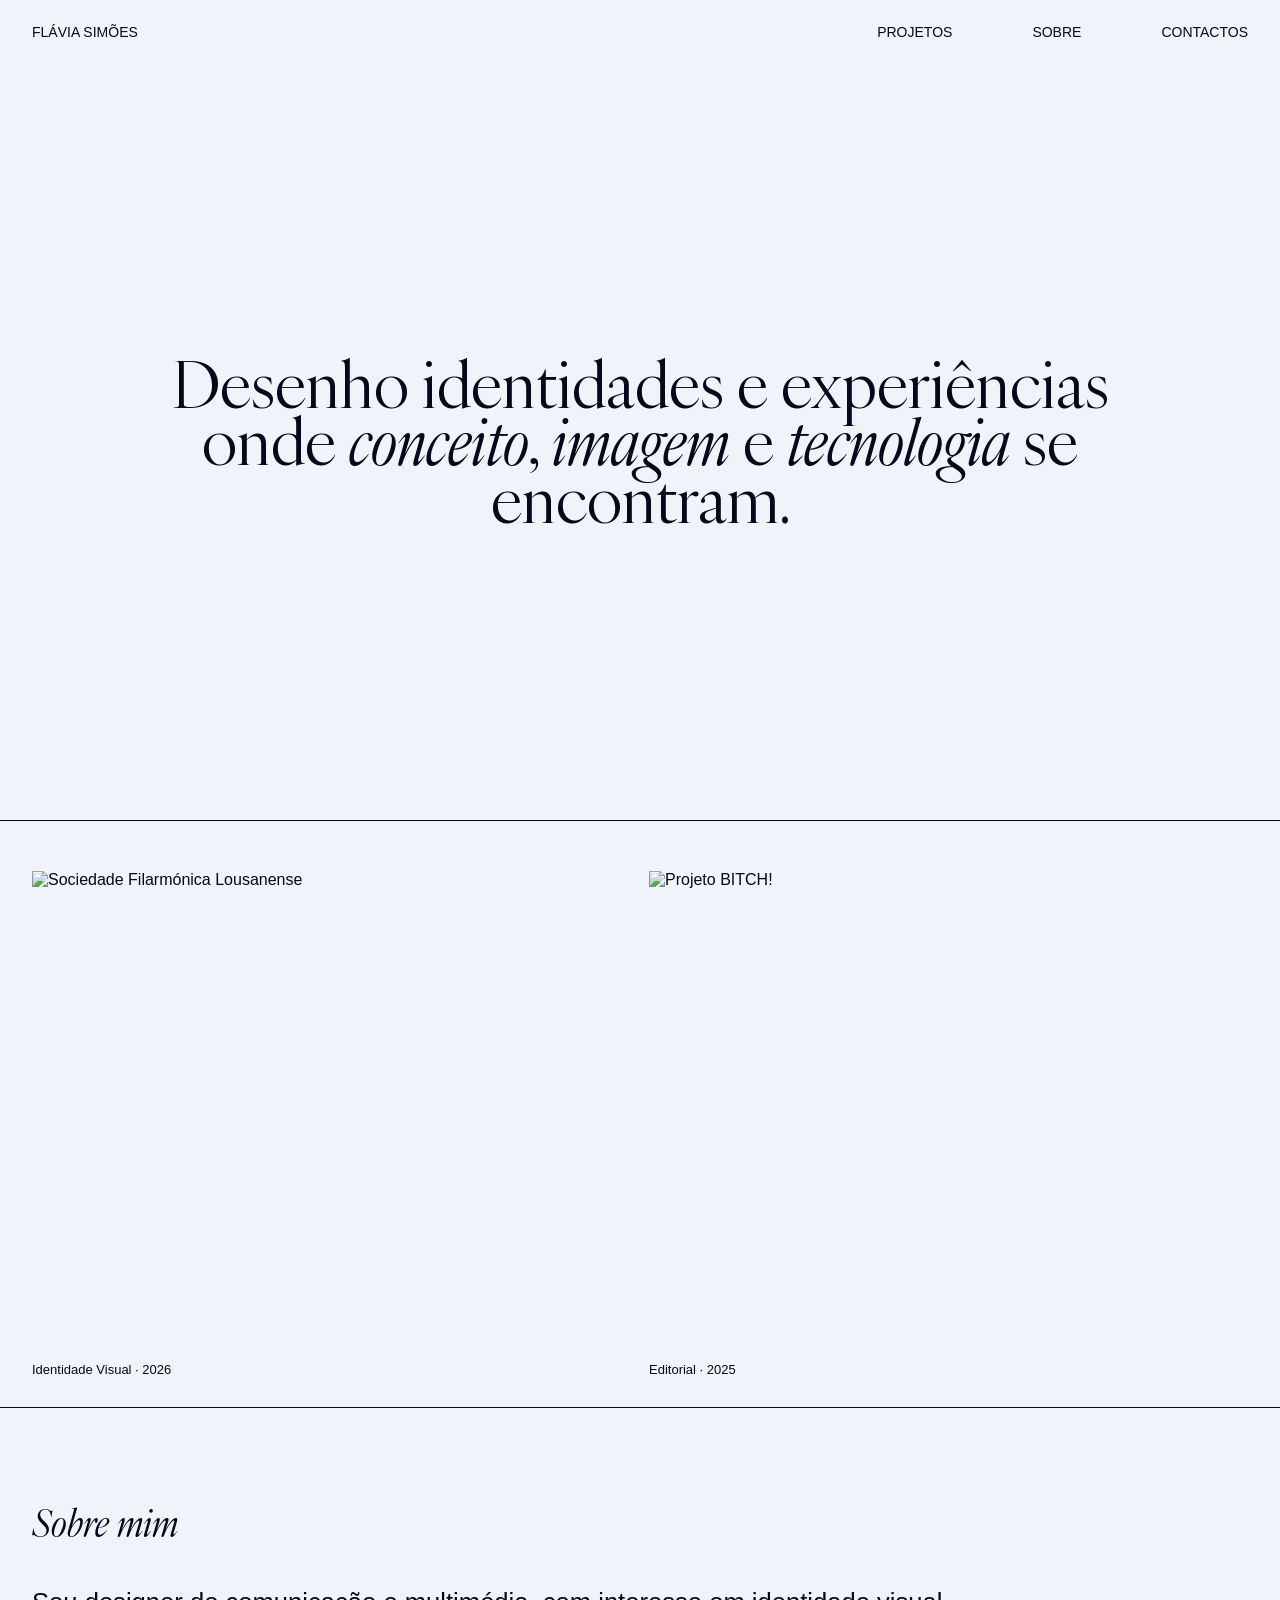
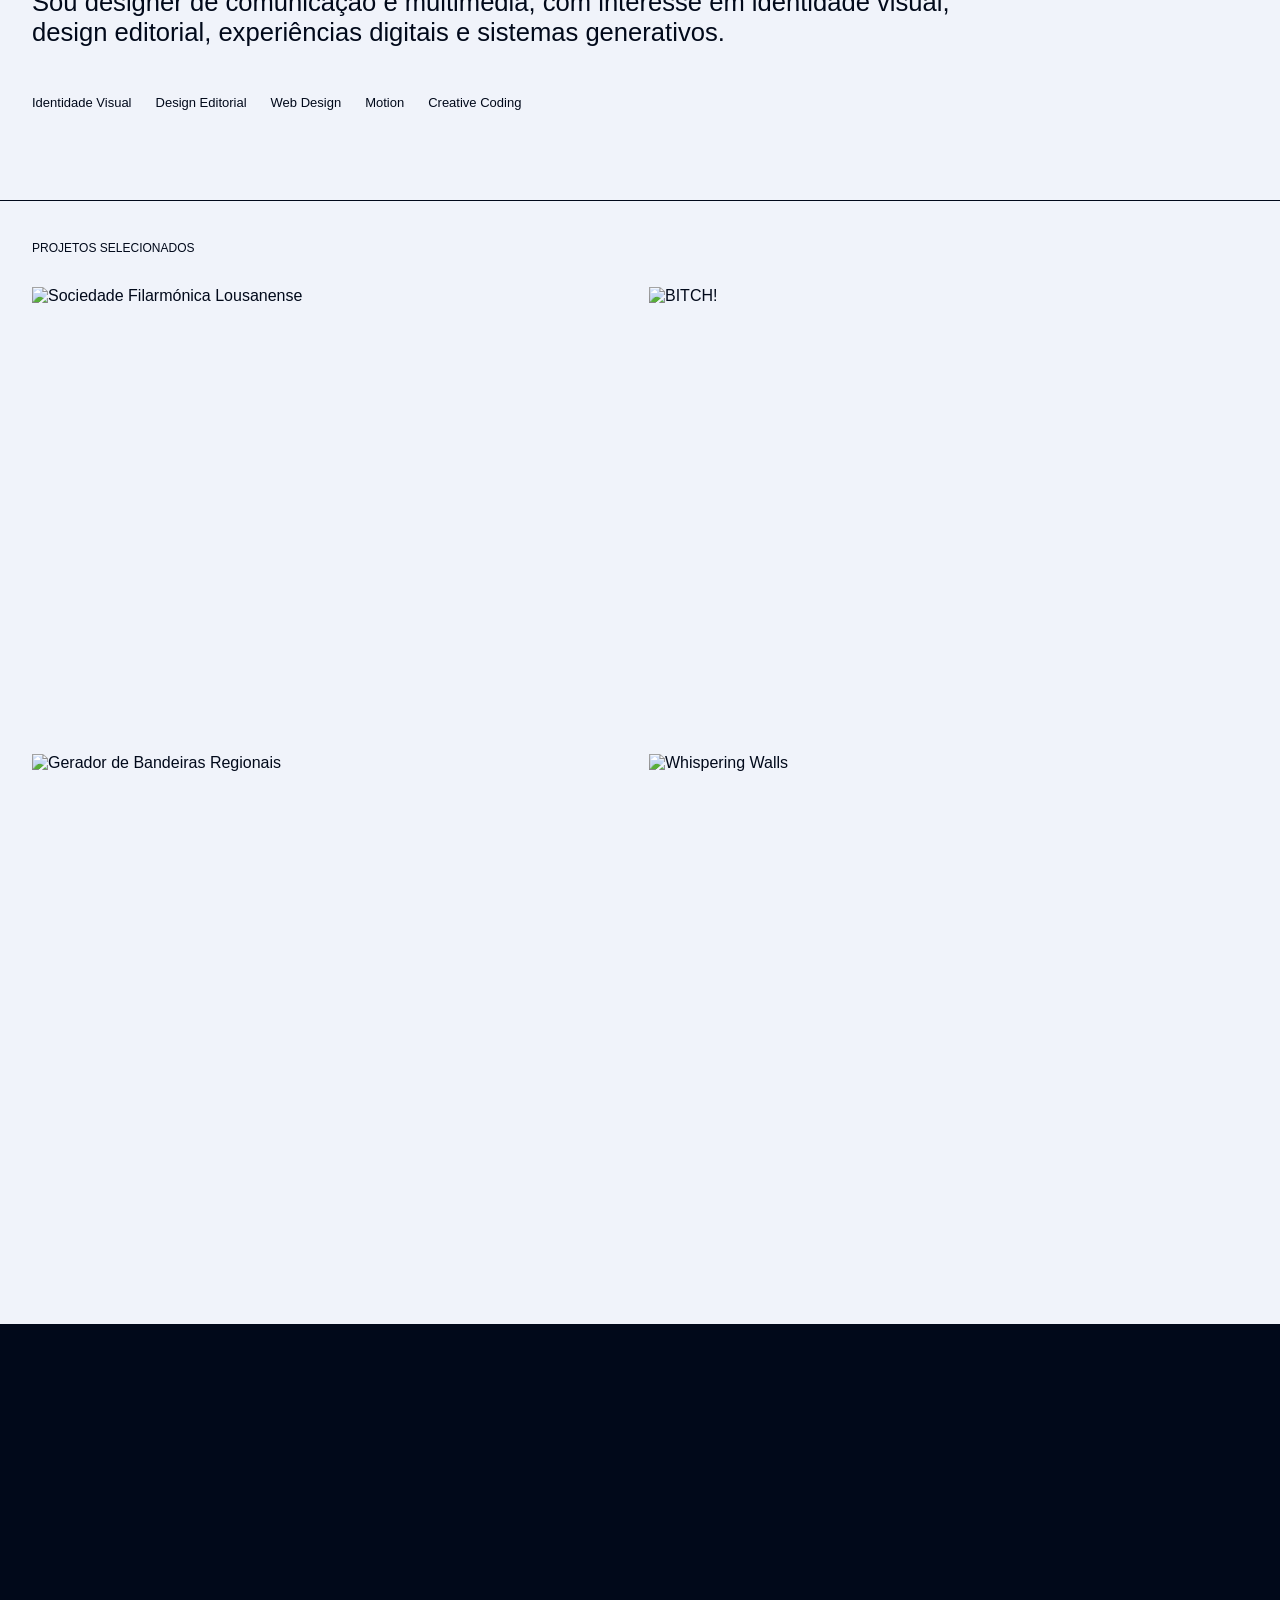
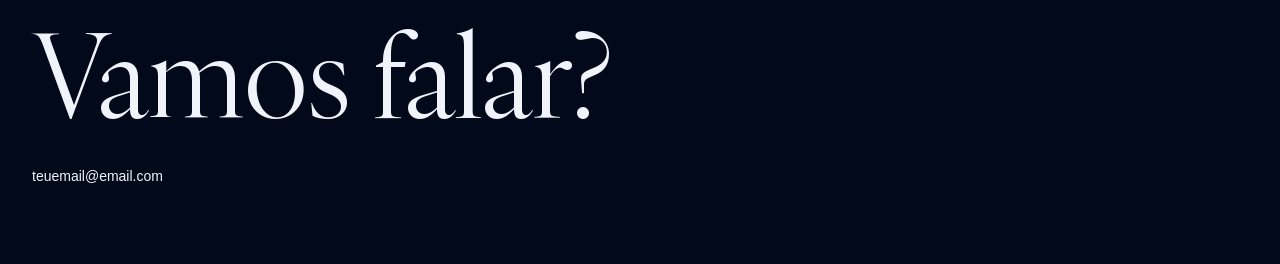
==== index.html @ fb57fe2c "seleção de imagens" ====
<!doctype html>
<html lang="pt">
  <head>
    <meta charset="UTF-8" />
    <meta name="viewport" content="width=device-width, initial-scale=1.0" />

    <title>Flávia Simões — Portfolio</title>

    <link rel="preconnect" href="https://fonts.googleapis.com" />
    <link rel="preconnect" href="https://fonts.gstatic.com" crossorigin />

    <link
      href="https://fonts.googleapis.com/css2?family=Bodoni+Moda:ital,opsz,wght@0,6..96,400;0,6..96,500;1,6..96,400;1,6..96,500&display=swap"
      rel="stylesheet"
    />

    <link rel="stylesheet" href="css/style.css" />
  </head>

  <body>
    <!-- HEADER -->
    <header class="site-header">
      <a href="index.html" class="site-name"> Flávia Simões </a>

      <nav class="site-nav">
        <a href="#projetos">PROJETOS</a>
        <a href="#sobre">SOBRE</a>
        <a href="#contactos">CONTACTOS</a>
      </nav>
    </header>

    <main>
      <!-- HERO -->
      <section class="hero">
        <blockquote class="hero-quote">
          Desenho identidades e experiências onde
          <em>conceito</em>, <em>imagem</em> e <em>tecnologia</em> se encontram.
        </blockquote>
        <!--<p class="hero-author">Álvaro de Campos</p>-->
      </section>

      <div class="divider"></div>

      <!-- FEATURED -->
      <section class="featured" id="projetos">
        <article class="featured-project">
          <a href="projects/sfl.html">
            <img
              src="assets/images/sfl/hero.png"
              alt="Sociedade Filarmónica Lousanense"
            />

            <div class="project-meta">
              <span>Identidade Visual · 2026</span>
            </div>
          </a>
        </article>

        <article class="featured-project">
          <a href="#">
            <img src="assets/images/bitch/capa_contracapa.png" alt="Projeto BITCH!" />

            <div class="project-meta">
              <span>Editorial · 2025</span>
            </div>
          </a>
        </article>
      </section>

      <div class="divider"></div>

      <!-- ABOUT -->
      <section class="about" id="sobre">
        <p class="about-label">Sobre mim</p>

        <div class="about-content">
          <p class="about-text">
            Sou designer de comunicação e multimédia, com interesse em
            identidade visual, design editorial, experiências digitais e
            sistemas generativos.
          </p>

          <div class="skills">
            <span>Identidade Visual</span>
            <span>Design Editorial</span>
            <span>Web Design</span>
            <span>Motion</span>
            <span>Creative Coding</span>
          </div>
        </div>
      </section>

      <div class="divider"></div>

      <!-- SELECTED WORK -->
      <section class="selected-work">
        <div class="section-heading">
          <p>Projetos selecionados</p>
        </div>

        <div class="work-grid">
          <a href="projects/sfl.html" class="work-item">
            <img
              src="assets/images/sfl/project-01.webp"
              alt="Sociedade Filarmónica Lousanense"
            />
          </a>

          <a href="#" class="work-item">
            <img src="assets/images/bitch/project-01.webp" alt="BITCH!" />
          </a>

          <a href="#" class="work-item">
            <img
              src="assets/images/flags/project-01.webp"
              alt="Gerador de Bandeiras Regionais"
            />
          </a>

          <a href="#" class="work-item">
            <img
              src="assets/images/whispering-walls/project-01.webp"
              alt="Whispering Walls"
            />
          </a>
        </div>
      </section>
    </main>

    <!-- FOOTER -->
    <footer id="contactos">
      <p>Vamos falar?</p>

      <a href="mailto:teuemail@email.com"> teuemail@email.com </a>
    </footer>

    <script src="js/main.js"></script>
  </body>
</html>
---- css/style.css ----
@font-face {
    font-family: "IvyOra";
    src: url("../assets/fonts/IvyOraDisplay-Regular.ttf") format("truetype");
    font-weight: 400;
    font-style: normal;
}

@font-face {
    font-family: "IvyOra";
    src: url("../assets/fonts/IvyOraDisplay-RegularItalic.ttf") format("truetype");
    font-weight: 400;
    font-style: italic;
}

:root {
    --background: #F0F3FA;
    --blue: #2661D8;
    --dark: #01091A;

    --page-padding: 32px;
}

/* RESET */

* {
    margin: 0;
    padding: 0;
    box-sizing: border-box;
}

html {
    scroll-behavior: smooth;
}

body {
    background: var(--background);
    color: var(--dark);

    font-family: Helvetica, Arial, sans-serif;
    font-size: 16px;
}

a {
    color: inherit;
    text-decoration: none;
}

img {
    display: block;
    width: 100%;
}


/* HEADER */

.site-header {
    display: flex;
    justify-content: space-between;
    align-items: center;

    padding: 24px var(--page-padding);
}

.site-name {
    font-size: 14px;
    text-transform: uppercase;
}

.site-nav {
    display: flex;
    gap: 80px;

    font-size: 14px;
}

.site-nav a {
    transition: opacity 0.2s ease;
}

.site-nav a:hover {
    opacity: 0.5;
}


/* HERO */

.hero {
    min-height: 84vh;

    display: flex;
    flex-direction: column;
    justify-content: center;
    align-items: center;

    padding: 60px var(--page-padding);
}

.hero-quote {
    max-width: 1000px;

    font-family: "IvyOra", serif;
    font-size: clamp(3.5rem, 5vw, 9rem);
    font-weight: 400;
    line-height: 0.9;
    
    text-align: center;

    margin: 0 auto;
}

.hero-quote em {
    font-family: "IvyOra", serif;
    font-style: italic;
    font-weight: 400;
}

.hero-author {
    margin-top: 28px;

    font-size: 12px;
    text-transform: uppercase;
    letter-spacing: 0.08em;
}


/* DIVIDER */

.divider {
    width: 100%;
    height: 1px;

    margin: 0 auto;

    background: var(--dark);
}


/* FEATURED PROJECTS */

.featured {
    display: grid;
    grid-template-columns: 1fr 1fr;

    gap: 18px;

    padding: 50px var(--page-padding) 30px;
}

.featured-project img {
    aspect-ratio: 5/4;
    object-fit: cover;
}

.project-meta {
    display: flex;
    justify-content: space-between;

    gap: 20px;

    margin-top: 12px;

    font-size: 13px;
}

.project-meta h2 {
    font-size: inherit;
    font-weight: 400;
}


/* ABOUT */

.about {
    display: flex;
    flex-direction: column;

    gap: 40px;

    padding: 90px var(--page-padding);
}

.about-label {
    font-family: "IvyOra", serif;
    font-size: clamp(2rem, 3vw, 3.5rem);
    font-style: italic;
    font-weight: 400;
}

.about-content {
    max-width: 1000px;
}

.about-text {
    font-family: "Helvetica Neue", Helvetica, Arial, sans-serif;
    font-size: clamp(1.6rem, 1.5vw, 3rem);
    line-height: 1.15;
    font-weight: 400;
}

.skills {
    display: flex;
    flex-wrap: wrap;

    gap: 10px 24px;

    margin-top: 48px;

    font-family: "Helvetica Neue", Helvetica, Arial, sans-serif;
    font-size: 13px;
}


/* SELECTED WORK */

.selected-work {
    padding: 40px var(--page-padding) 120px;
}

.section-heading {
    margin-bottom: 32px;

    font-size: 12px;
    text-transform: uppercase;
}

.work-grid {
    display: grid;
    grid-template-columns: repeat(2, 1fr);

    gap: 18px;
}

.work-item img {
    aspect-ratio: 4 / 3;
    object-fit: cover;
}


/* FOOTER */

footer {
    min-height: 60vh;

    display: flex;
    flex-direction: column;
    justify-content: flex-end;

    padding: 80px var(--page-padding);

    background: var(--dark);
    color: var(--background);
}

footer p {
    font-family: "IvyOra", serif;
    font-size: clamp(4rem, 9vw, 10rem);
    line-height: 0.9;
}

footer a {
    margin-top: 40px;

    font-size: 14px;
}


/* MOBILE */

@media (max-width: 768px) {

    :root {
        --page-padding: 18px;
    }

    .site-nav {
        gap: 14px;
    }

    .hero {
        min-height: 75vh;
    }

    .featured {
        grid-template-columns: 1fr;

        gap: 60px;
    }

    .about {
        grid-template-columns: 1fr;

        gap: 40px;
    }

    .work-grid {
        grid-template-columns: 1fr;
    }

}
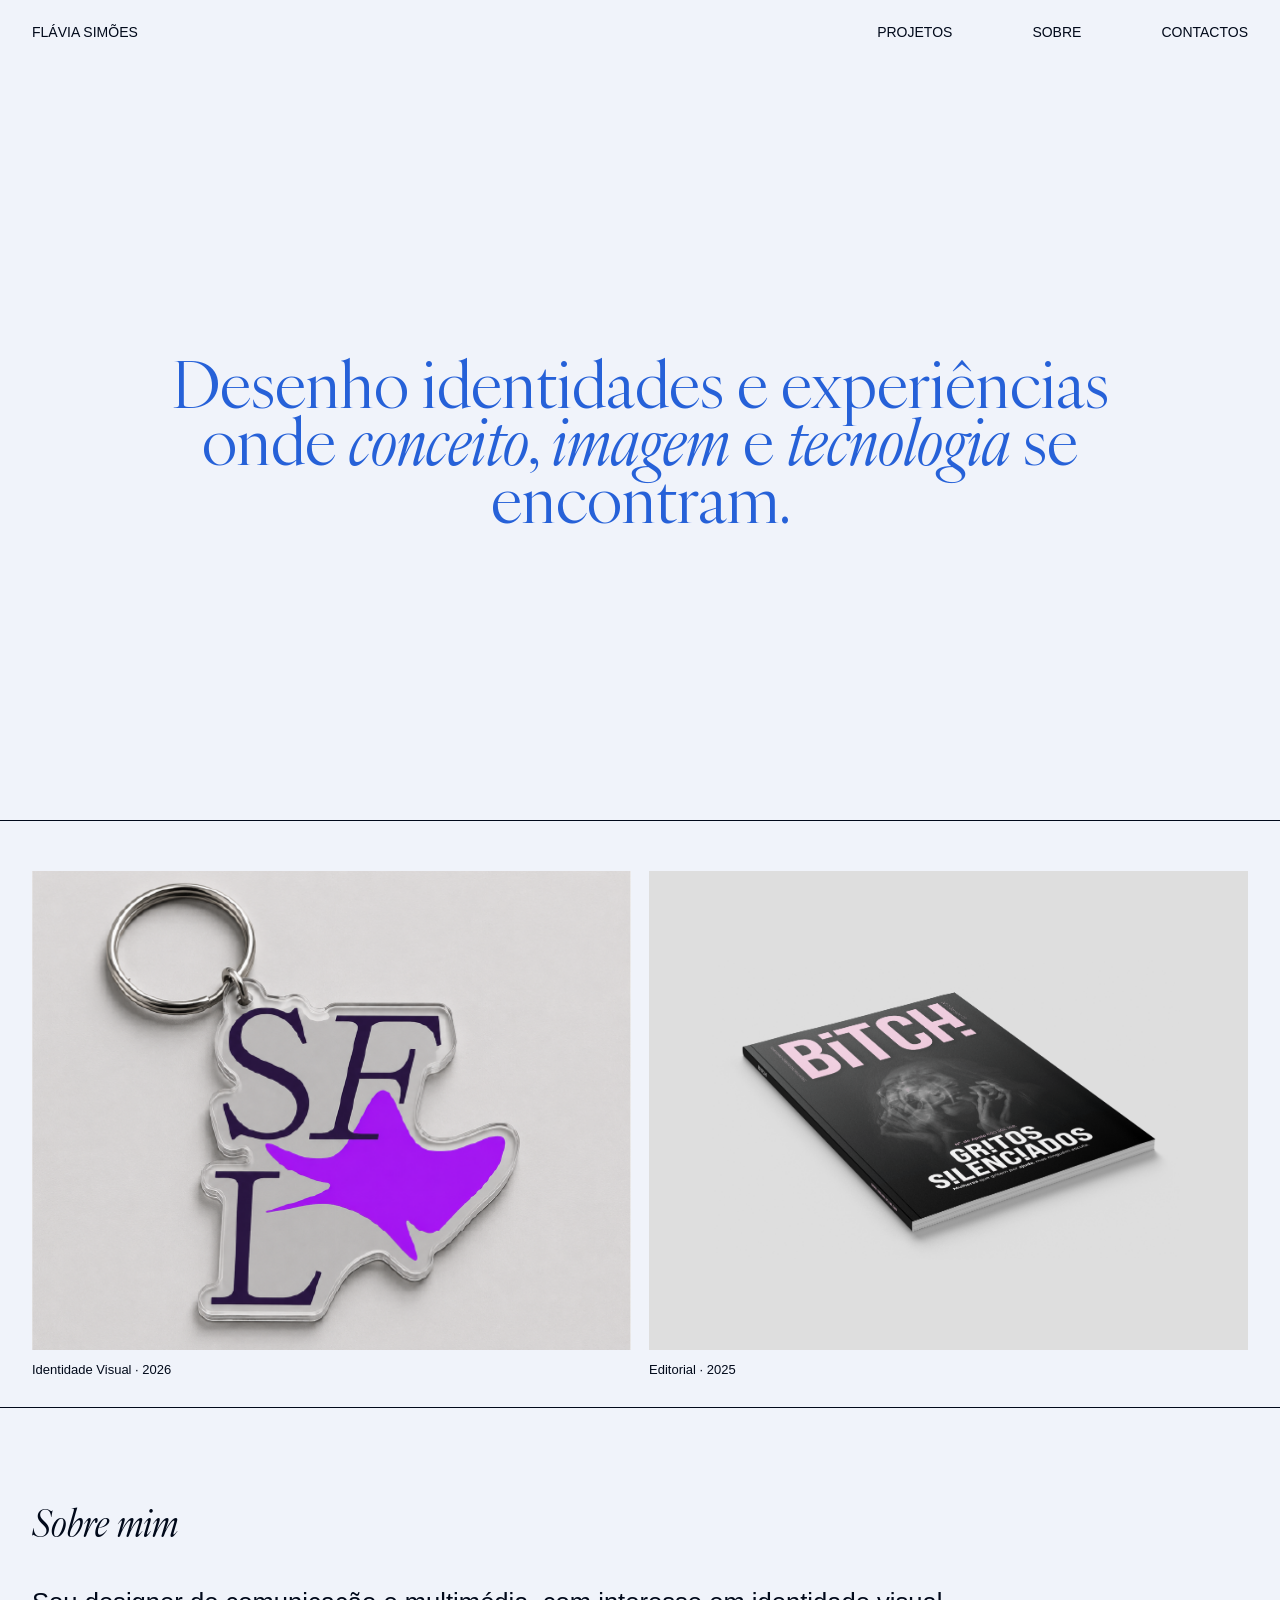
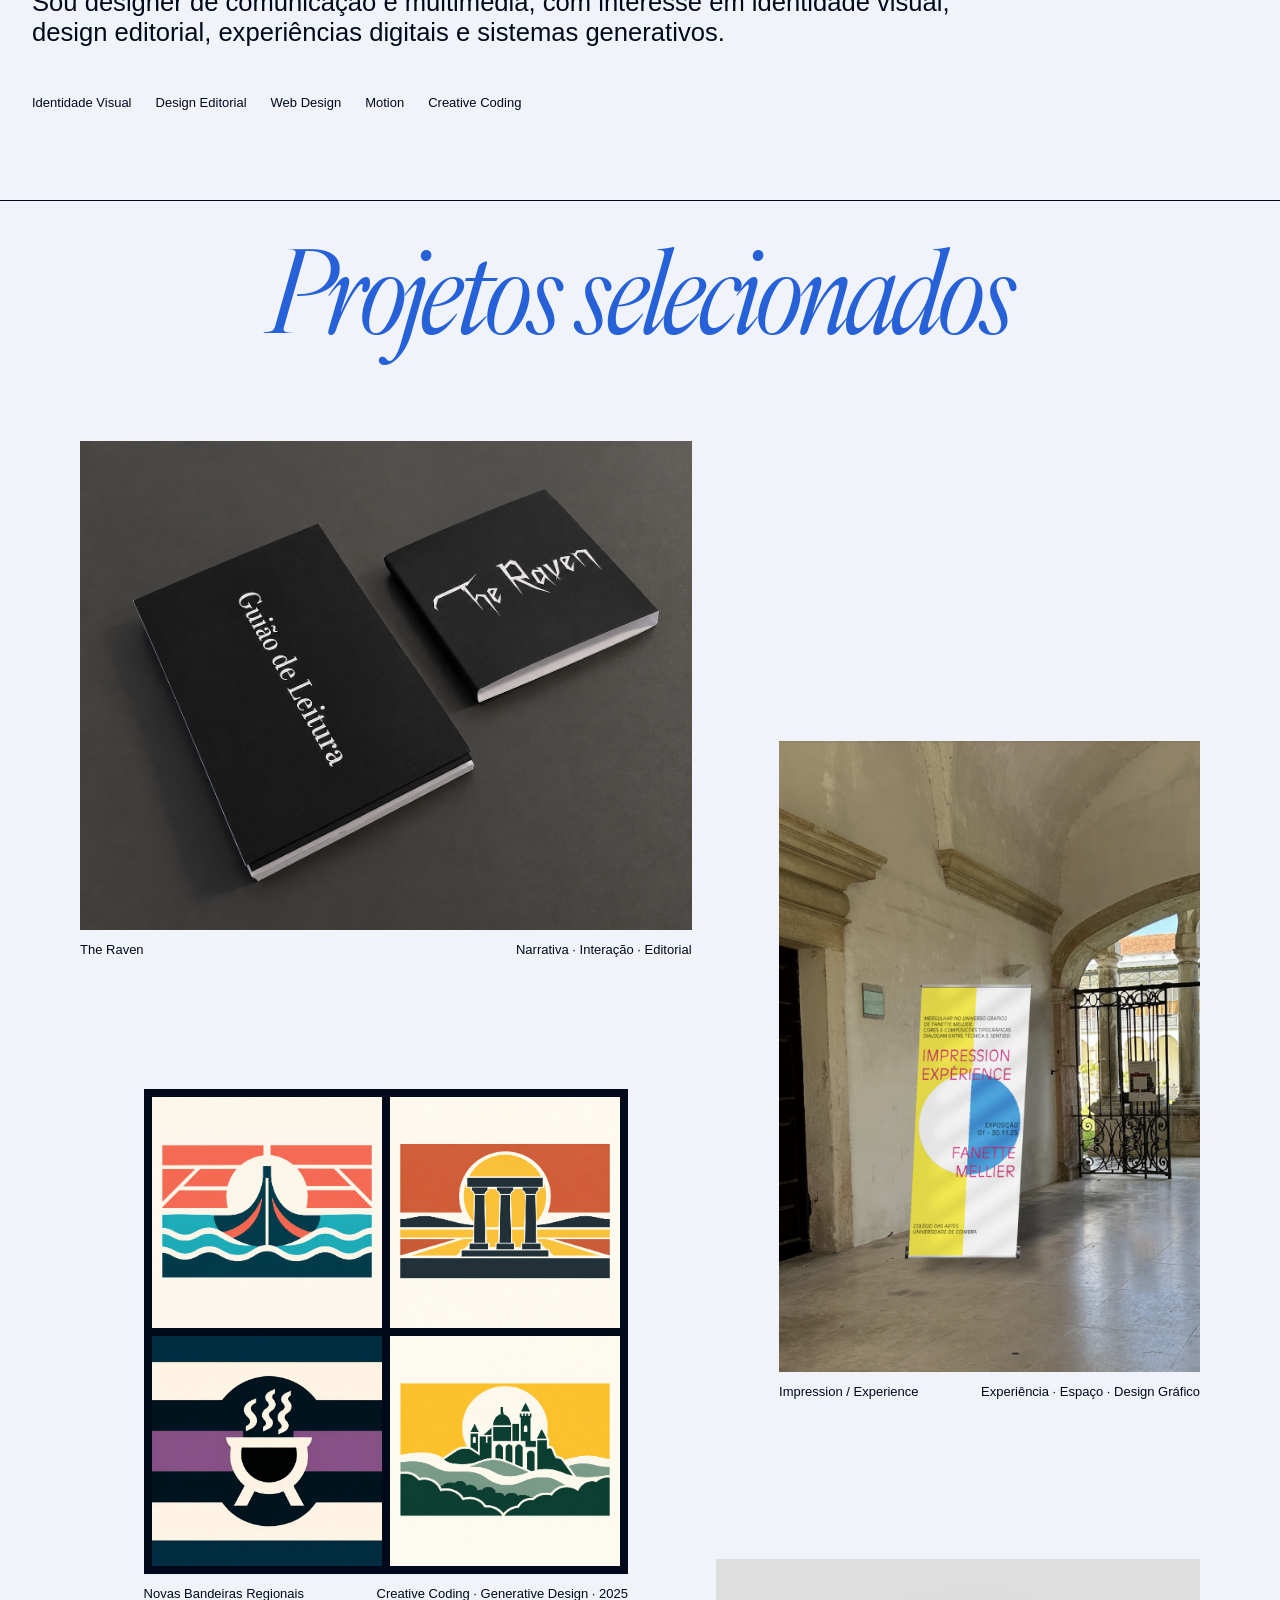
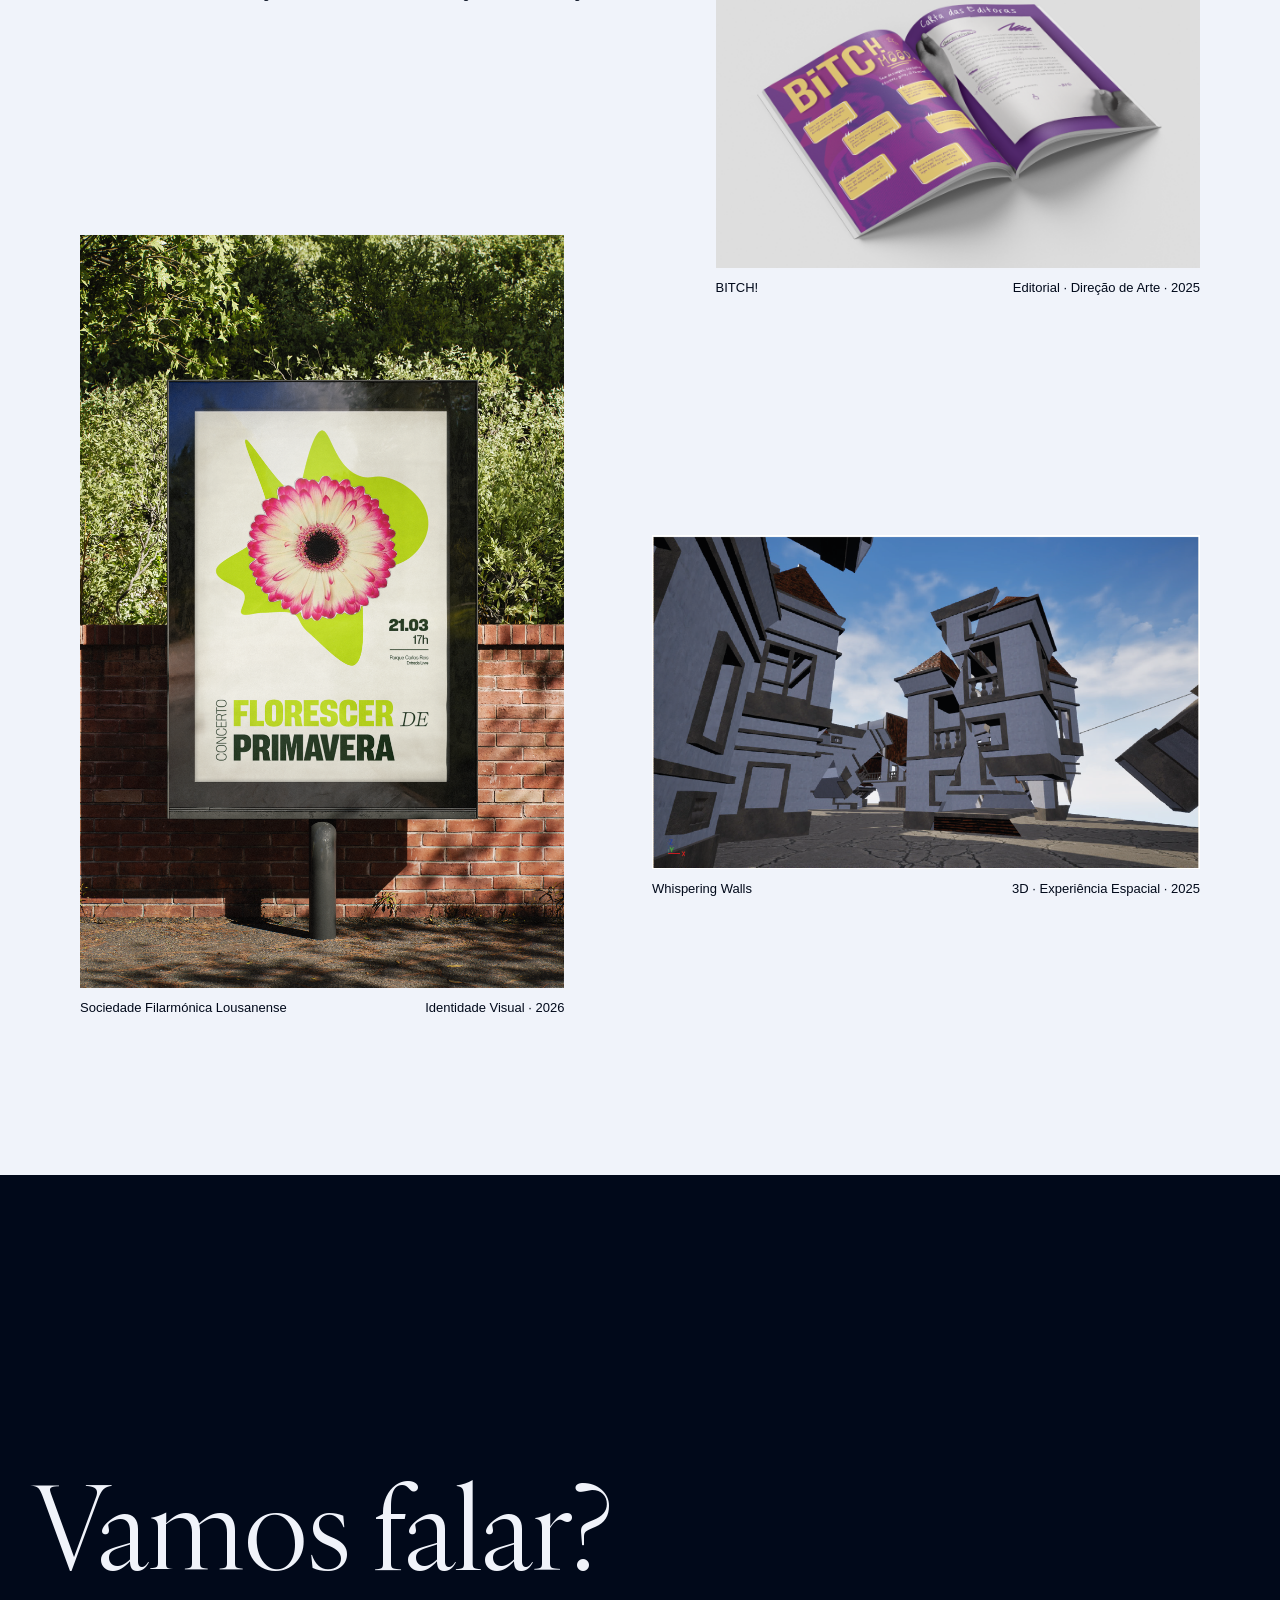
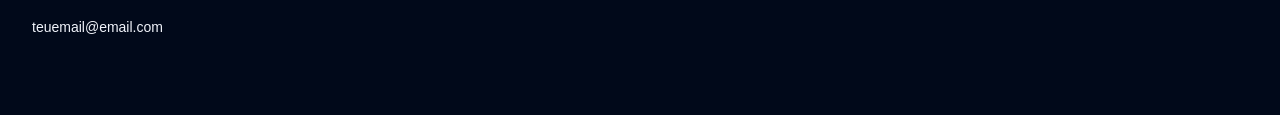
==== commit 7a2b944e: "homepage feita" ====
--- a/index.html
+++ b/index.html
@@ -44,26 +44,22 @@
       <!-- FEATURED -->
       <section class="featured" id="projetos">
         <article class="featured-project">
-          <a href="projects/sfl.html">
-            <img
-              src="assets/images/sfl/hero.png"
-              alt="Sociedade Filarmónica Lousanense"
-            />
+          <img
+            src="assets/images/sfl/sfl6.png"
+            alt="Sociedade Filarmónica Lousanense"
+          />
 
-            <div class="project-meta">
-              <span>Identidade Visual · 2026</span>
-            </div>
-          </a>
+          <div class="project-meta">
+            <span>Identidade Visual · 2026</span>
+          </div>
         </article>
 
         <article class="featured-project">
-          <a href="#">
-            <img src="assets/images/bitch/capa_contracapa.png" alt="Projeto BITCH!" />
+          <img src="assets/images/bitch/bitch1.png" alt="Projeto BITCH!" />
 
-            <div class="project-meta">
-              <span>Editorial · 2025</span>
-            </div>
-          </a>
+          <div class="project-meta">
+            <span>Editorial · 2025</span>
+          </div>
         </article>
       </section>
 
@@ -93,35 +89,85 @@
       <div class="divider"></div>
 
       <!-- SELECTED WORK -->
-      <section class="selected-work">
-        <div class="section-heading">
-          <p>Projetos selecionados</p>
+
+      <section class="selected-work" id="projetos">
+        <div class="sticky-title">
+          <h2><em>Projetos selecionados</em></h2>
         </div>
 
         <div class="work-grid">
-          <a href="projects/sfl.html" class="work-item">
+          <!-- THE RAVEN -->
+          <a href="#" class="work-item work-raven reveal">
+            <img src="assets/images/raven/raven2.png" alt="The Raven" />
+
+            <div class="work-info">
+              <h3>The Raven</h3>
+              <span>Narrativa · Interação · Editorial</span>
+            </div>
+          </a>
+
+          <!-- IMPRESSION / EXPERIENCE -->
+          <a href="#" class="work-item work-impression reveal">
             <img
-              src="assets/images/sfl/project-01.webp"
+              src="assets/images/impression-experience/ImpExp4.png"
+              alt="Impression Experience"
+            />
+
+            <div class="work-info">
+              <h3>Impression / Experience</h3>
+              <span>Experiência · Espaço · Design Gráfico</span>
+            </div>
+          </a>
+
+          <!-- BANDEIRAS -->
+          <a href="#" class="work-item work-flags reveal">
+            <div class="flags-preview">
+              <img src="assets/images/flags/flags_Aveiro.png" alt="" />
+              <img src="assets/images/flags/flags_Évora.png" alt="" />
+              <img src="assets/images/flags/flags_Porto.png" alt="" />
+              <img src="assets/images/flags/flags_Sintra.png" alt="" />
+            </div>
+
+            <div class="work-info">
+              <h3>Novas Bandeiras Regionais</h3>
+              <span>Creative Coding · Generative Design · 2025</span>
+            </div>
+          </a>
+
+          <!-- BITCH -->
+          <a href="#" class="work-item work-bitch reveal">
+            <img src="assets/images/bitch/bitch5.png" alt="BITCH!" />
+
+            <div class="work-info">
+              <h3>BITCH!</h3>
+              <span>Editorial · Direção de Arte · 2025</span>
+            </div>
+          </a>
+
+          <!-- SFL -->
+          <a href="projects/sfl.html" class="work-item work-sfl reveal">
+            <img
+              src="assets/images/sfl/sfl3_1.png"
               alt="Sociedade Filarmónica Lousanense"
             />
+
+            <div class="work-info">
+              <h3>Sociedade Filarmónica Lousanense</h3>
+              <span>Identidade Visual · 2026</span>
+            </div>
           </a>
 
-          <a href="#" class="work-item">
-            <img src="assets/images/bitch/project-01.webp" alt="BITCH!" />
-          </a>
-
-          <a href="#" class="work-item">
+          <!-- WHISPERING WALLS -->
+          <a href="#" class="work-item work-whispering reveal">
             <img
-              src="assets/images/flags/project-01.webp"
-              alt="Gerador de Bandeiras Regionais"
-            />
-          </a>
-
-          <a href="#" class="work-item">
-            <img
-              src="assets/images/whispering-walls/project-01.webp"
+              src="assets/images/whispering-walls/ww (12).png"
               alt="Whispering Walls"
             />
+
+            <div class="work-info">
+              <h3>Whispering Walls</h3>
+              <span>3D · Experiência Espacial · 2025</span>
+            </div>
           </a>
         </div>
       </section>
--- a/css/style.css
+++ b/css/style.css
@@ -1,4 +1,3 @@
-
 @font-face {
     font-family: "IvyOra";
     src: url("../assets/fonts/IvyOraDisplay-Regular.ttf") format("truetype");
@@ -14,9 +13,9 @@
 }
 
 :root {
-    --background: #F0F3FA;
-    --blue: #2661D8;
-    --dark: #01091A;
+    --background: #f0f3fa;
+    --blue: #2661d8;
+    --dark: #01091a;
 
     --page-padding: 32px;
 }
@@ -51,7 +50,6 @@
     width: 100%;
 }
 
-
 /* HEADER */
 
 .site-header {
@@ -79,9 +77,9 @@
 }
 
 .site-nav a:hover {
-    opacity: 0.5;
-}
-
+    color: var(--blue);
+    opacity: 1;
+}
 
 /* HERO */
 
@@ -103,7 +101,9 @@
     font-size: clamp(3.5rem, 5vw, 9rem);
     font-weight: 400;
     line-height: 0.9;
-    
+
+    color: var(--blue);
+
     text-align: center;
 
     margin: 0 auto;
@@ -123,7 +123,6 @@
     letter-spacing: 0.08em;
 }
 
-
 /* DIVIDER */
 
 .divider {
@@ -135,7 +134,6 @@
     background: var(--dark);
 }
 
-
 /* FEATURED PROJECTS */
 
 .featured {
@@ -167,7 +165,6 @@
     font-size: inherit;
     font-weight: 400;
 }
-
 
 /* ABOUT */
 
@@ -210,32 +207,191 @@
     font-size: 13px;
 }
 
-
 /* SELECTED WORK */
 
 .selected-work {
-    padding: 40px var(--page-padding) 120px;
-}
-
-.section-heading {
-    margin-bottom: 32px;
-
-    font-size: 12px;
-    text-transform: uppercase;
-}
+    padding: 90px 80px 160px;
+}
+
+/* STICKY TITLE */
+
+.sticky-title {
+    position: sticky;
+    top: 50vh;
+
+    transform: translateY(-50%);
+
+    display: flex;
+    justify-content: center;
+
+    z-index: 0;
+
+    pointer-events: none;
+}
+
+.sticky-title h2 {
+    font-family: "IvyOra", serif;
+    font-size: clamp(5rem, 9vw, 11rem);
+    font-weight: 400;
+    letter-spacing: -0.04em;
+    color: var(--blue);
+}
+
+.sticky-title h2 em {
+    font-family: "IvyOra", serif;
+    font-style: italic;
+    font-weight: 400;
+}
+
+.sticky-title em {
+    font-style: italic;
+    font-weight: 400;
+}
+
+/* ORGANIC GRID */
 
 .work-grid {
+    position: relative;
+    z-index: 1;
+
     display: grid;
-    grid-template-columns: repeat(2, 1fr);
-
-    gap: 18px;
-}
+    grid-template-columns: repeat(18, 1fr);
+
+    column-gap: 24px;
+    row-gap: 140px;
+
+    align-items: start;
+}
+
+
+.work-item {
+    position: relative;
+    z-index: 2;
+}
+
+.work-item > img {
+    width: 100%;
+    height: auto;
+    object-fit: cover;
+}
+
+/* individual positioning */
+
+.work-raven {
+    grid-column: 1 / span 10;
+    margin-top: 00px;
+}
+
+.work-impression {
+    grid-column: 12 / span 7;
+    margin-top: 300px;
+}
+
+.work-impression img {
+    aspect-ratio: 2 / 3;
+    object-fit: cover;
+    object-position: 0% 0%;
+}
+
+.work-flags {
+    grid-column: 2 / span 8;
+    margin-top: -450px;
+}
+
+.work-bitch {
+    grid-column: 11 / span 8;
+    margin-top: 20px;
+}
+
+.work-sfl {
+    grid-column: 1 / span 8;
+    margin-top: -200px;
+}
+
+.work-sfl img {
+    aspect-ratio: 9 / 14;
+    object-fit: cover;
+    object-position: 50% 0;
+}
+
+.work-whispering {
+    grid-column: 10 / span 9;
+    margin-top: 100px;
+}
+
+/*.work-whispering img {
+    aspect-ratio: 16 / 9;
+    object-fit: cover;
+    object-position: 50% 0%;
+}*/
+
+
+
+/* PROJECT INFO */
+
+.work-info {
+    display: flex;
+    justify-content: space-between;
+    gap: 20px;
+
+    margin-top: 12px;
+
+    font-family: "Helvetica Neue", Helvetica, Arial, sans-serif;
+    font-size: 13px;
+}
+
+.work-info h3 {
+    font-size: inherit;
+    font-weight: 400;
+}
+
+/* FLAGS PREVIEW */
+
+.flags-preview {
+    display: grid;
+    grid-template-columns: repeat(2, 2fr);
+
+    gap: 8px;
+
+    padding: 8px;
+    background: var(--dark);
+}
+
+.flags-preview img {
+    width: 100%;
+    aspect-ratio: 1 / 1;
+    object-fit: cover;
+}
+
+/* SCROLL REVEAL */
+
+.reveal {
+    opacity: 0;
+    transform: translateY(90px);
+
+    transition:
+        opacity 0.8s ease,
+        transform 0.9s cubic-bezier(0.22, 1, 0.36, 1);
+}
+
+.reveal.visible {
+    opacity: 1;
+    transform: translateY(0);
+}
+
+/* HOVER */
 
 .work-item img {
-    aspect-ratio: 4 / 3;
-    object-fit: cover;
-}
-
+    transition: transform 0.5s cubic-bezier(0.22, 1, 0.36, 1);
+}
+
+.work-item:hover > img {
+    transform: scale(1.015);
+}
+
+.work-item:hover .flags-preview img {
+    transform: scale(1.015);
+}
 
 /* FOOTER */
 
@@ -264,11 +420,9 @@
     font-size: 14px;
 }
 
-
 /* MOBILE */
 
 @media (max-width: 768px) {
-
     :root {
         --page-padding: 18px;
     }
@@ -295,6 +449,21 @@
 
     .work-grid {
         grid-template-columns: 1fr;
-    }
-
-}+        gap: 80px;
+    }
+
+    .work-sfl,
+    .work-whispering,
+    .work-bitch,
+    .work-flags,
+    .work-raven,
+    .work-impression {
+        grid-column: 1;
+        margin-top: 0;
+    }
+
+    .work-info {
+        flex-direction: column;
+        gap: 4px;
+    }
+}
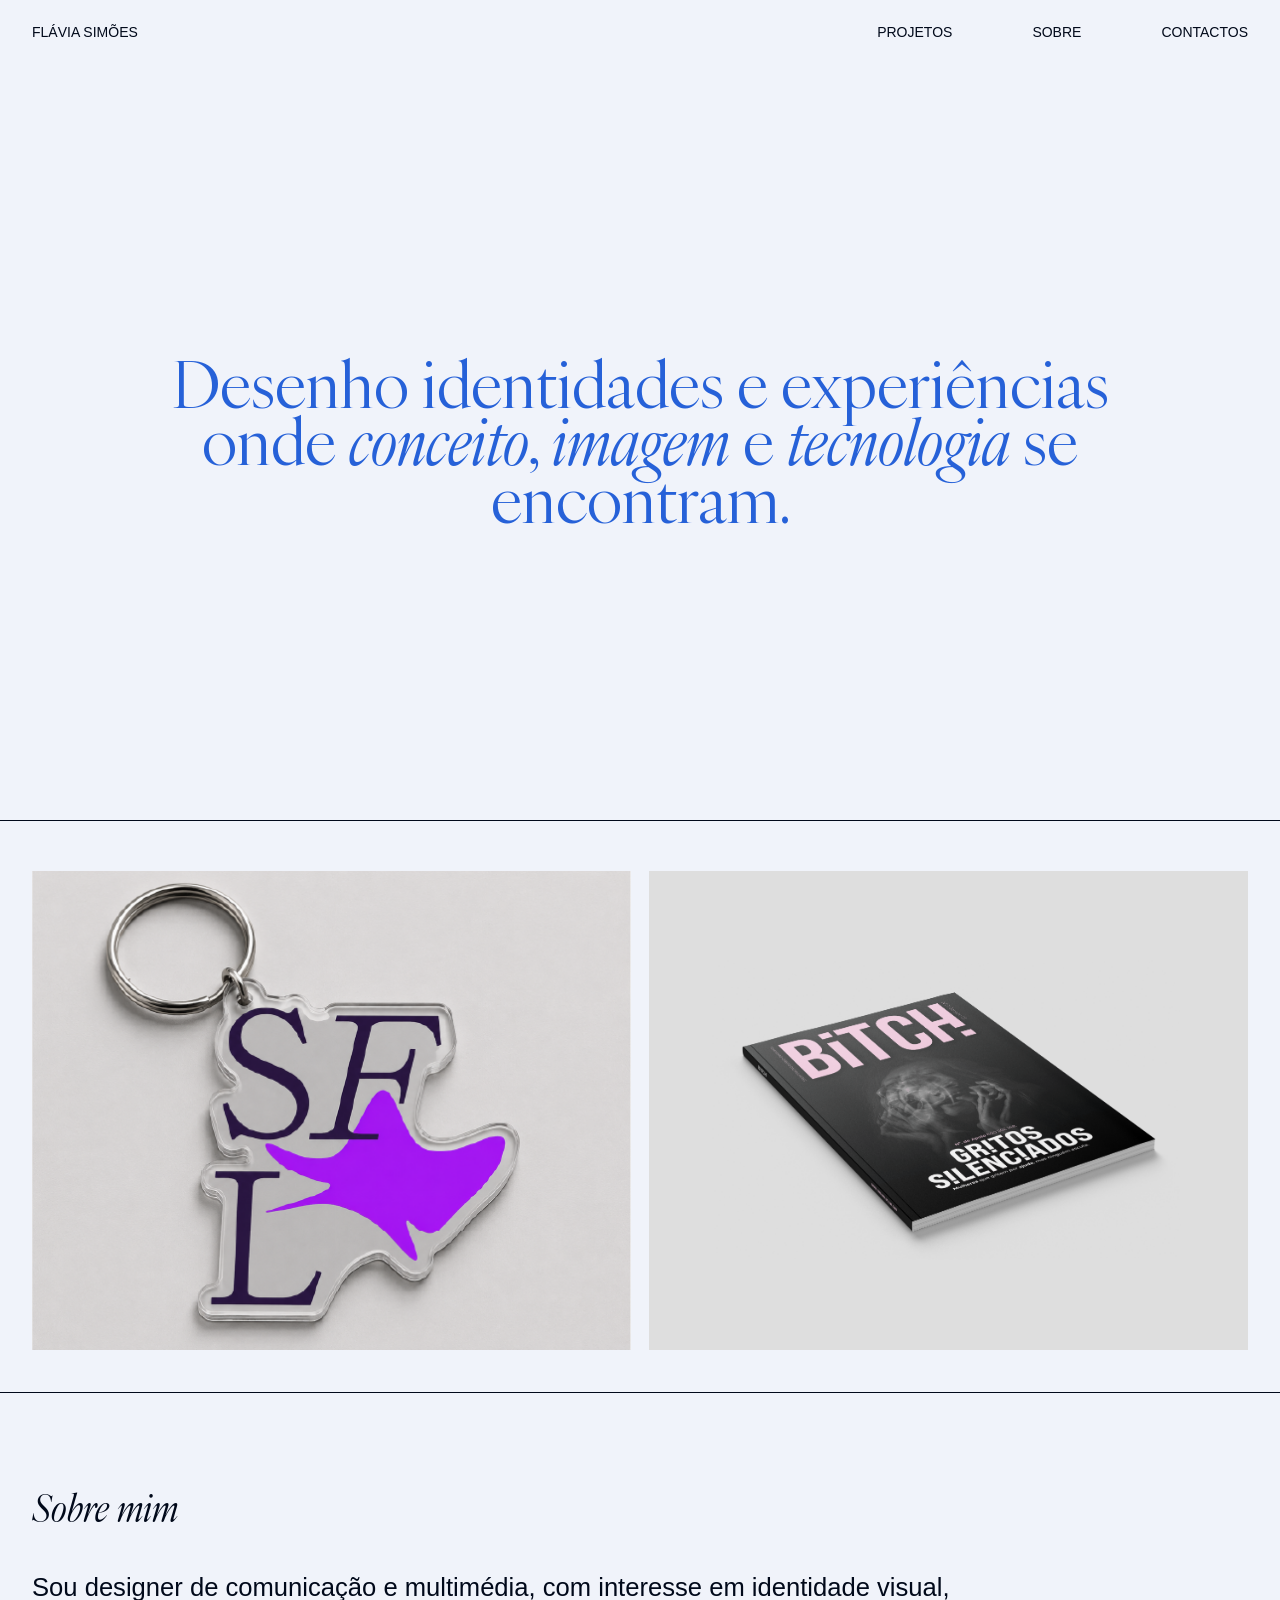
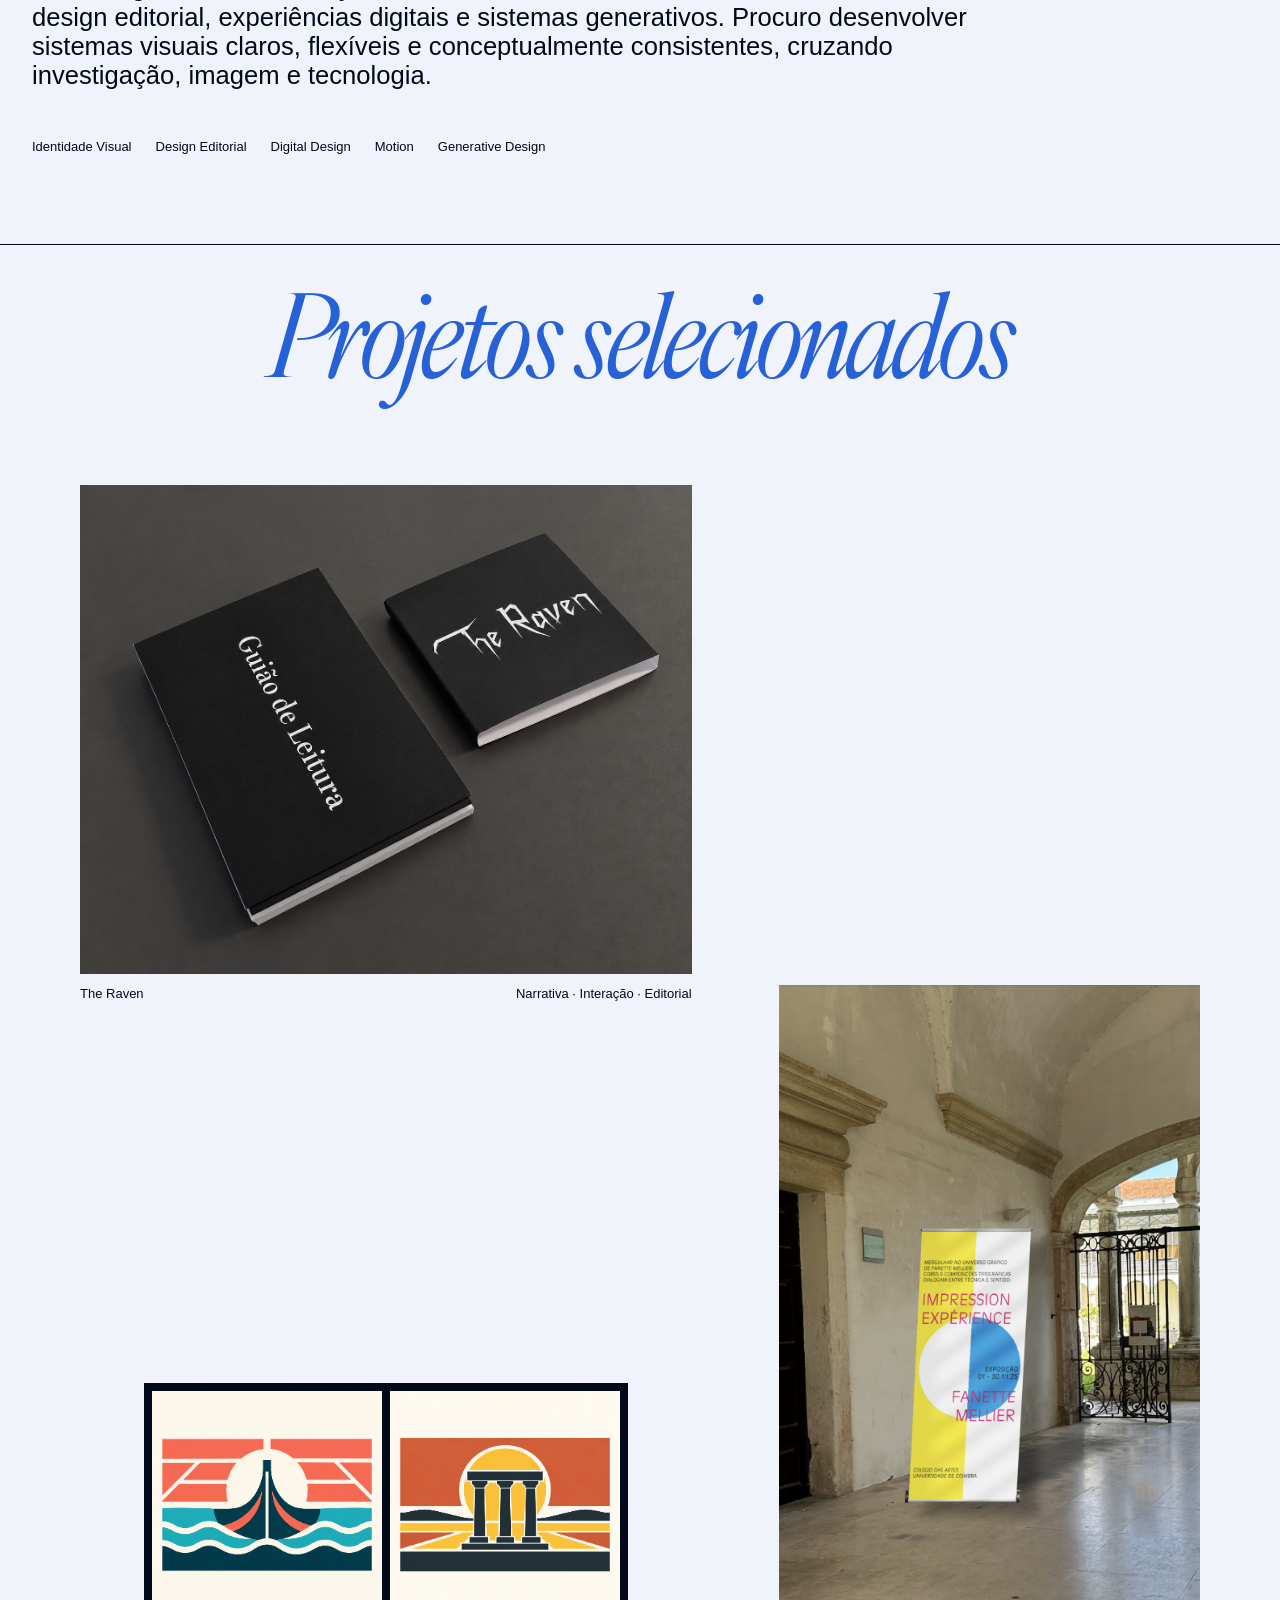
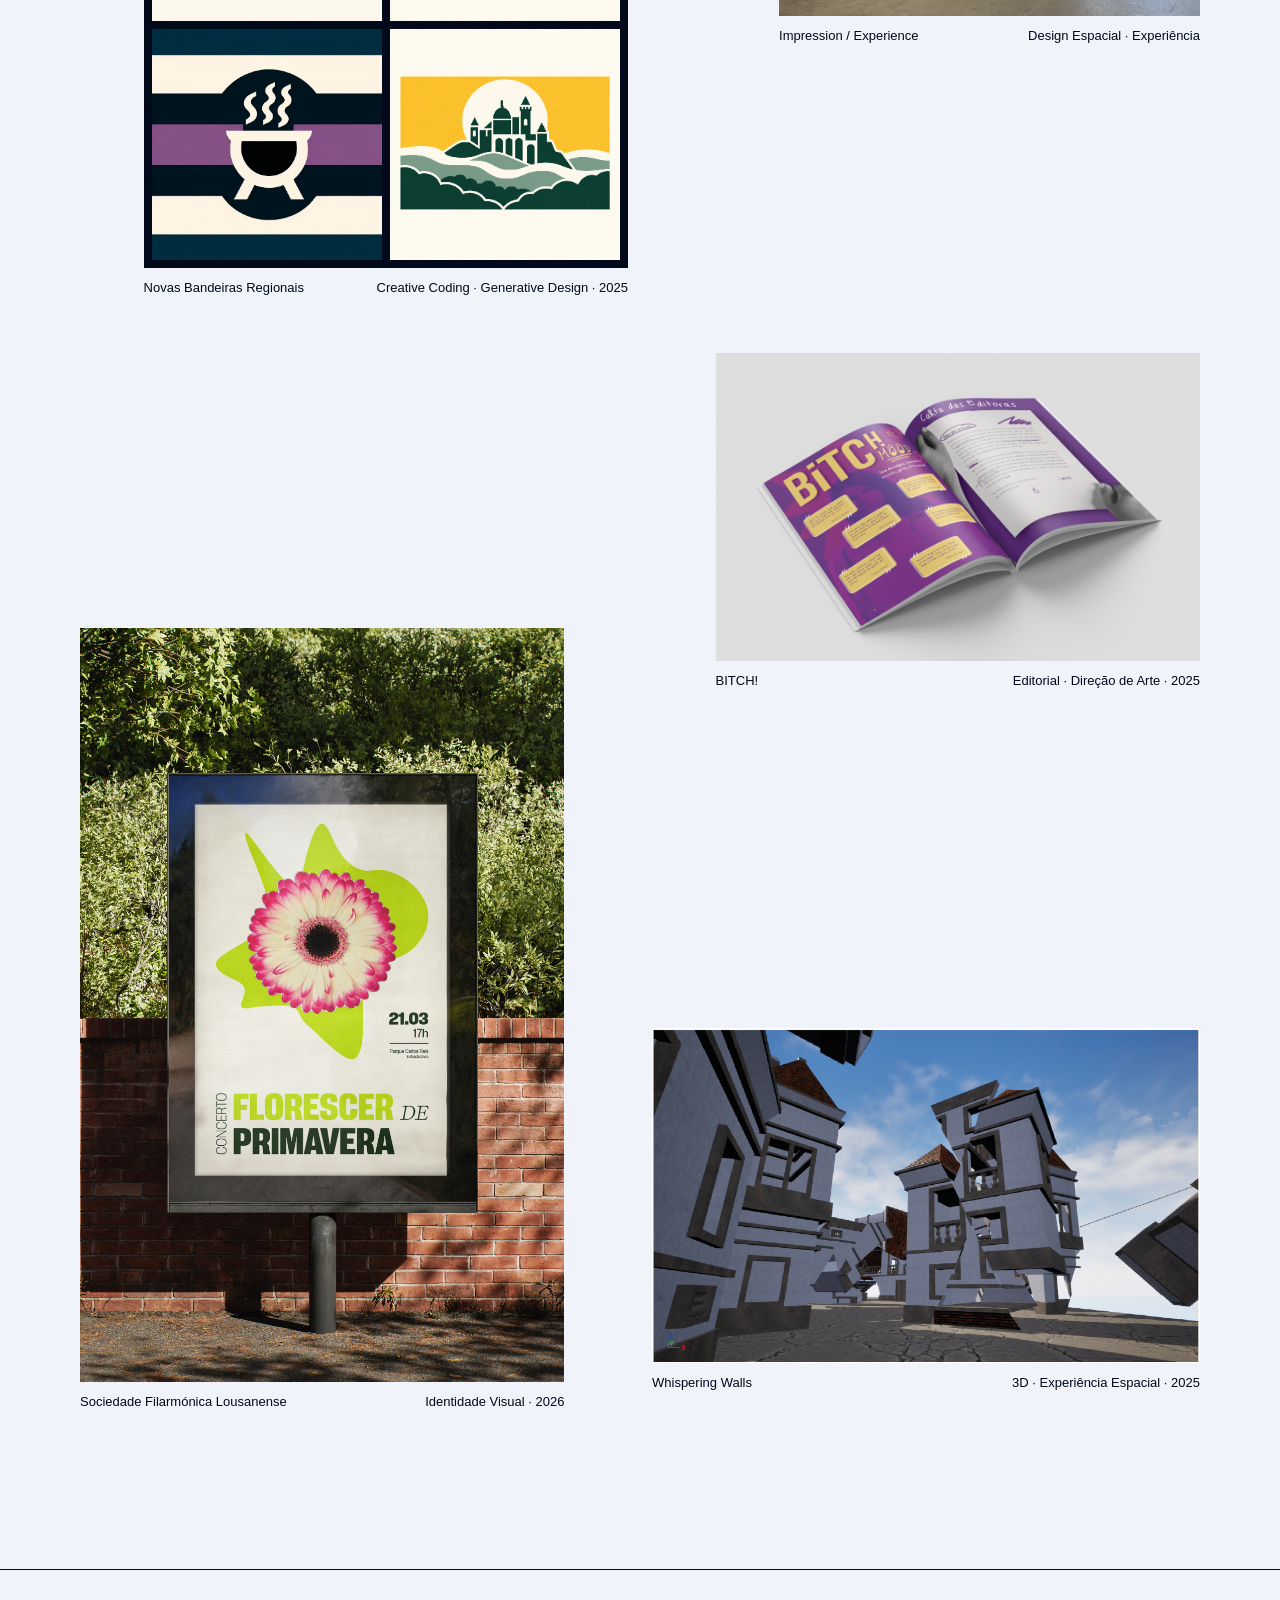
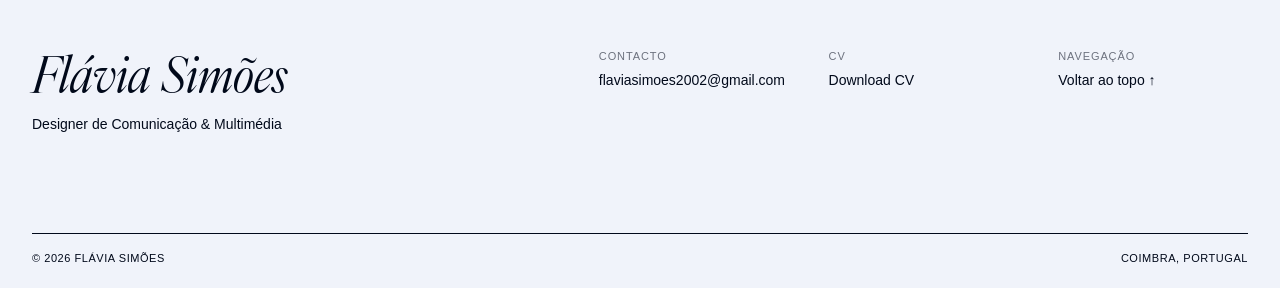
==== commit 0d9a67a7: "homepage finalizada footer" ====
--- a/index.html
+++ b/index.html
@@ -17,7 +17,7 @@
     <link rel="stylesheet" href="css/style.css" />
   </head>
 
-  <body>
+  <body id="top">
     <!-- HEADER -->
     <header class="site-header">
       <a href="index.html" class="site-name"> Flávia Simões </a>
@@ -50,7 +50,6 @@
           />
 
           <div class="project-meta">
-            <span>Identidade Visual · 2026</span>
           </div>
         </article>
 
@@ -58,7 +57,6 @@
           <img src="assets/images/bitch/bitch1.png" alt="Projeto BITCH!" />
 
           <div class="project-meta">
-            <span>Editorial · 2025</span>
           </div>
         </article>
       </section>
@@ -74,14 +72,17 @@
             Sou designer de comunicação e multimédia, com interesse em
             identidade visual, design editorial, experiências digitais e
             sistemas generativos.
+            Procuro desenvolver sistemas visuais claros, flexíveis
+            e conceptualmente consistentes, cruzando investigação, imagem 
+            e tecnologia.
           </p>
 
           <div class="skills">
             <span>Identidade Visual</span>
             <span>Design Editorial</span>
-            <span>Web Design</span>
+            <span>Digital Design</span>
             <span>Motion</span>
-            <span>Creative Coding</span>
+            <span>Generative Design</span>
           </div>
         </div>
       </section>
@@ -115,7 +116,7 @@
 
             <div class="work-info">
               <h3>Impression / Experience</h3>
-              <span>Experiência · Espaço · Design Gráfico</span>
+              <span>Design Espacial · Experiência</span>
             </div>
           </a>
 
@@ -174,11 +175,53 @@
     </main>
 
     <!-- FOOTER -->
-    <footer id="contactos">
-      <p>Vamos falar?</p>
-
-      <a href="mailto:teuemail@email.com"> teuemail@email.com </a>
-    </footer>
+    <footer class="site-footer">
+
+    <div class="footer-main">
+
+        <div class="footer-intro">
+            <p class="footer-name"><em>Flávia Simões</em></p>
+            <p class="footer-role">
+                Designer de Comunicação & Multimédia
+            </p>
+        </div>
+
+        <div class="footer-links">
+
+            <div class="footer-group">
+                <span>Contacto</span>
+
+                <a href="mailto:teuemail@email.com">
+                    flaviasimoes2002@gmail.com
+                </a>
+            </div>
+
+            <div class="footer-group">
+                <span>CV</span>
+
+                <a href="assets/cv/flavia-simoes-cv.pdf" target="_blank">
+                    Download CV
+                </a>
+            </div>
+
+            <div class="footer-group">
+                <span>Navegação</span>
+
+                <a href="#top">
+                    Voltar ao topo ↑
+                </a>
+            </div>
+
+        </div>
+
+    </div>
+
+    <div class="footer-bottom">
+        <span>© 2026 Flávia Simões</span>
+        <span>Coimbra, Portugal</span>
+    </div>
+
+</footer>
 
     <script src="js/main.js"></script>
   </body>
--- a/css/style.css
+++ b/css/style.css
@@ -284,7 +284,7 @@
 
 .work-impression {
     grid-column: 12 / span 7;
-    margin-top: 300px;
+    margin-top: 500px;
 }
 
 .work-impression img {
@@ -295,12 +295,12 @@
 
 .work-flags {
     grid-column: 2 / span 8;
-    margin-top: -450px;
+    margin-top: -400px;
 }
 
 .work-bitch {
     grid-column: 11 / span 8;
-    margin-top: 20px;
+    margin-top: 170px;
 }
 
 .work-sfl {
@@ -316,7 +316,7 @@
 
 .work-whispering {
     grid-column: 10 / span 9;
-    margin-top: 100px;
+    margin-top: 200px;
 }
 
 /*.work-whispering img {
@@ -395,29 +395,83 @@
 
 /* FOOTER */
 
-footer {
-    min-height: 60vh;
-
+.site-footer {
+    background: var(--background);
+    color: var(--dark);
+
+    padding: 40px var(--page-padding) 24px;
+
+    border-top: 1px solid var(--dark);
+}
+
+.footer-main {
+    display: grid;
+    grid-template-columns: 1.5fr 2fr;
+
+    gap: 80px;
+
+    padding: 40px 0 100px;
+}
+
+.footer-name {
+    font-family: "IvyOra", serif;
+    font-size: clamp(2.5rem, 4vw, 5rem);
+    line-height: 0.95;
+}
+
+.footer-role {
+    max-width: 280px;
+
+    margin-top: 16px;
+
+    font-family: "Helvetica Neue", Helvetica, Arial, sans-serif;
+    font-size: 14px;
+    line-height: 1.3;
+}
+
+.footer-links {
+    display: grid;
+    grid-template-columns: repeat(3, 1fr);
+
+    gap: 40px;
+}
+
+.footer-group {
     display: flex;
     flex-direction: column;
-    justify-content: flex-end;
-
-    padding: 80px var(--page-padding);
-
-    background: var(--dark);
-    color: var(--background);
-}
-
-footer p {
-    font-family: "IvyOra", serif;
-    font-size: clamp(4rem, 9vw, 10rem);
-    line-height: 0.9;
-}
-
-footer a {
-    margin-top: 40px;
-
+
+    gap: 10px;
+}
+
+.footer-group span {
+    font-size: 11px;
+    text-transform: uppercase;
+    letter-spacing: 0.08em;
+
+    opacity: 0.55;
+}
+
+.footer-group a {
     font-size: 14px;
+
+    transition: color 0.2s ease;
+}
+
+.footer-group a:hover {
+    color: var(--blue);
+}
+
+.footer-bottom {
+    display: flex;
+    justify-content: space-between;
+
+    padding-top: 18px;
+
+    border-top: 1px solid var(--dark);
+
+    font-size: 11px;
+    text-transform: uppercase;
+    letter-spacing: 0.05em;
 }
 
 /* MOBILE */
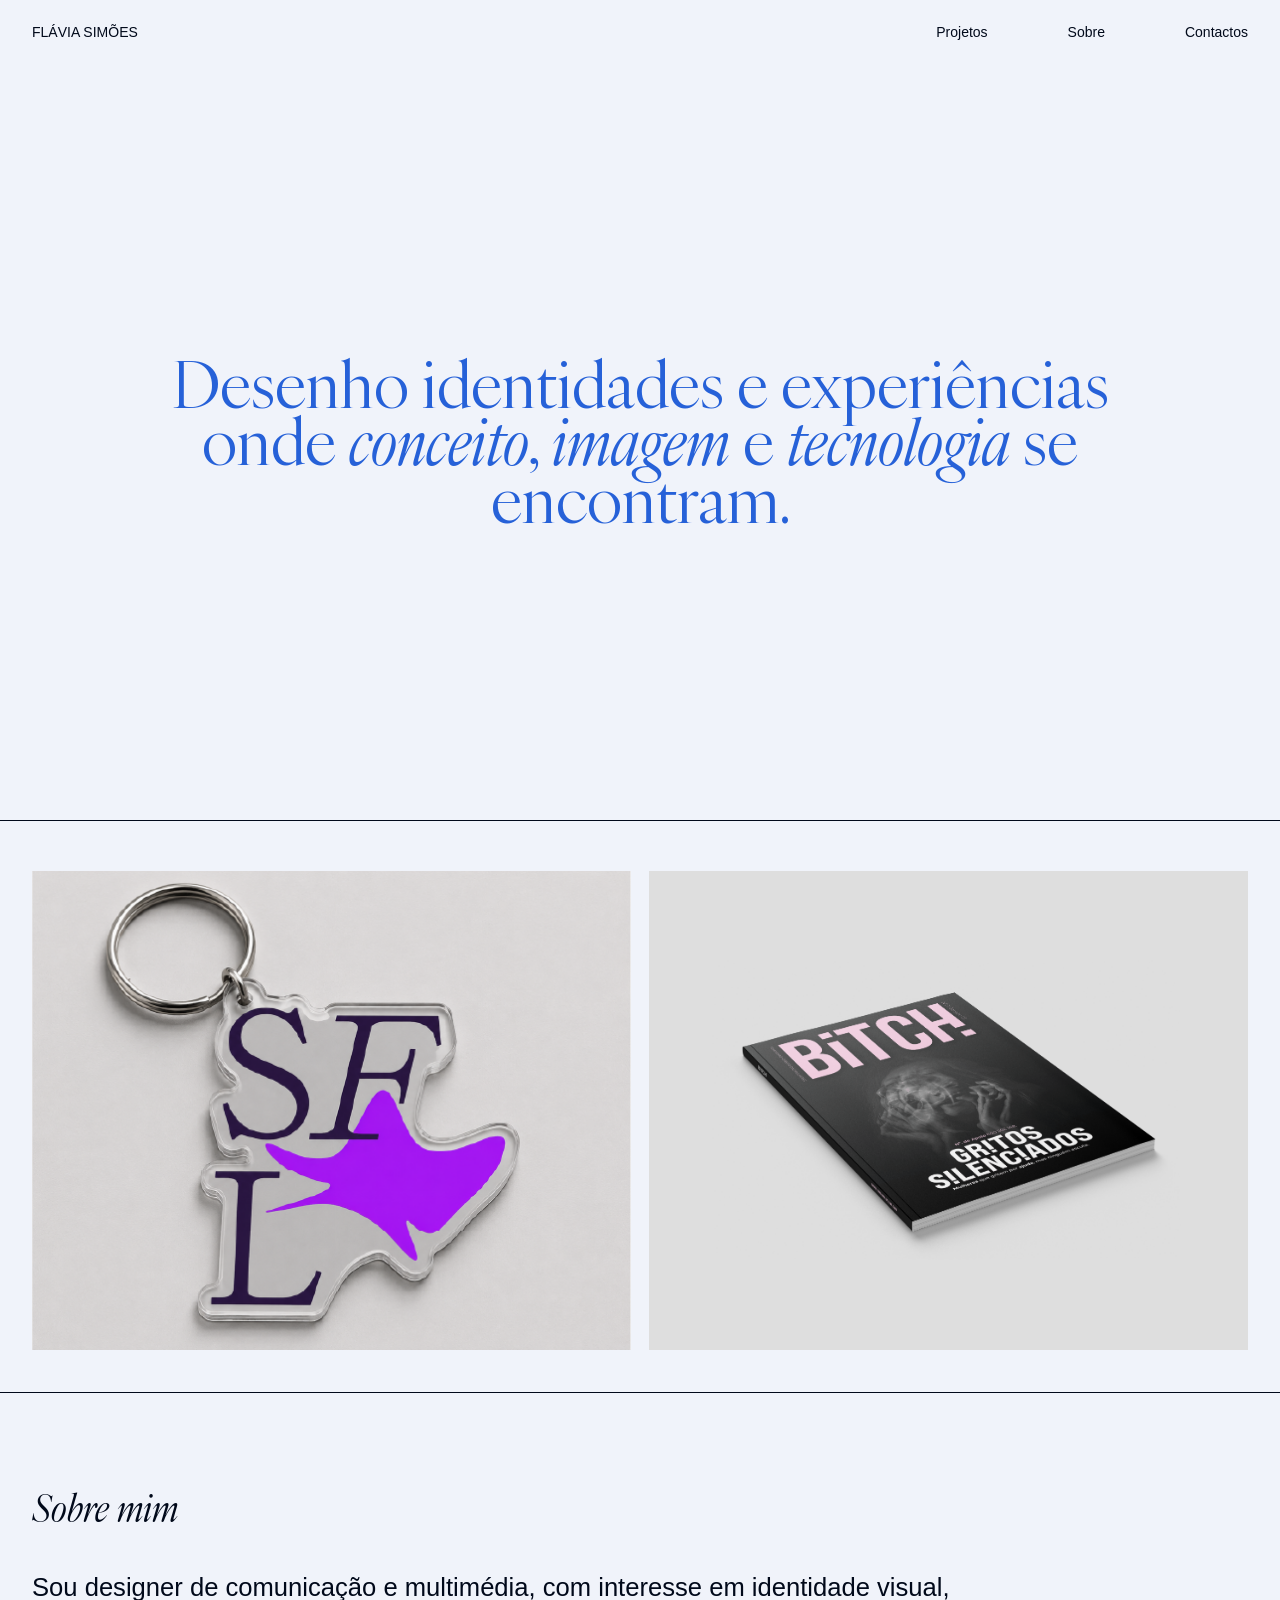
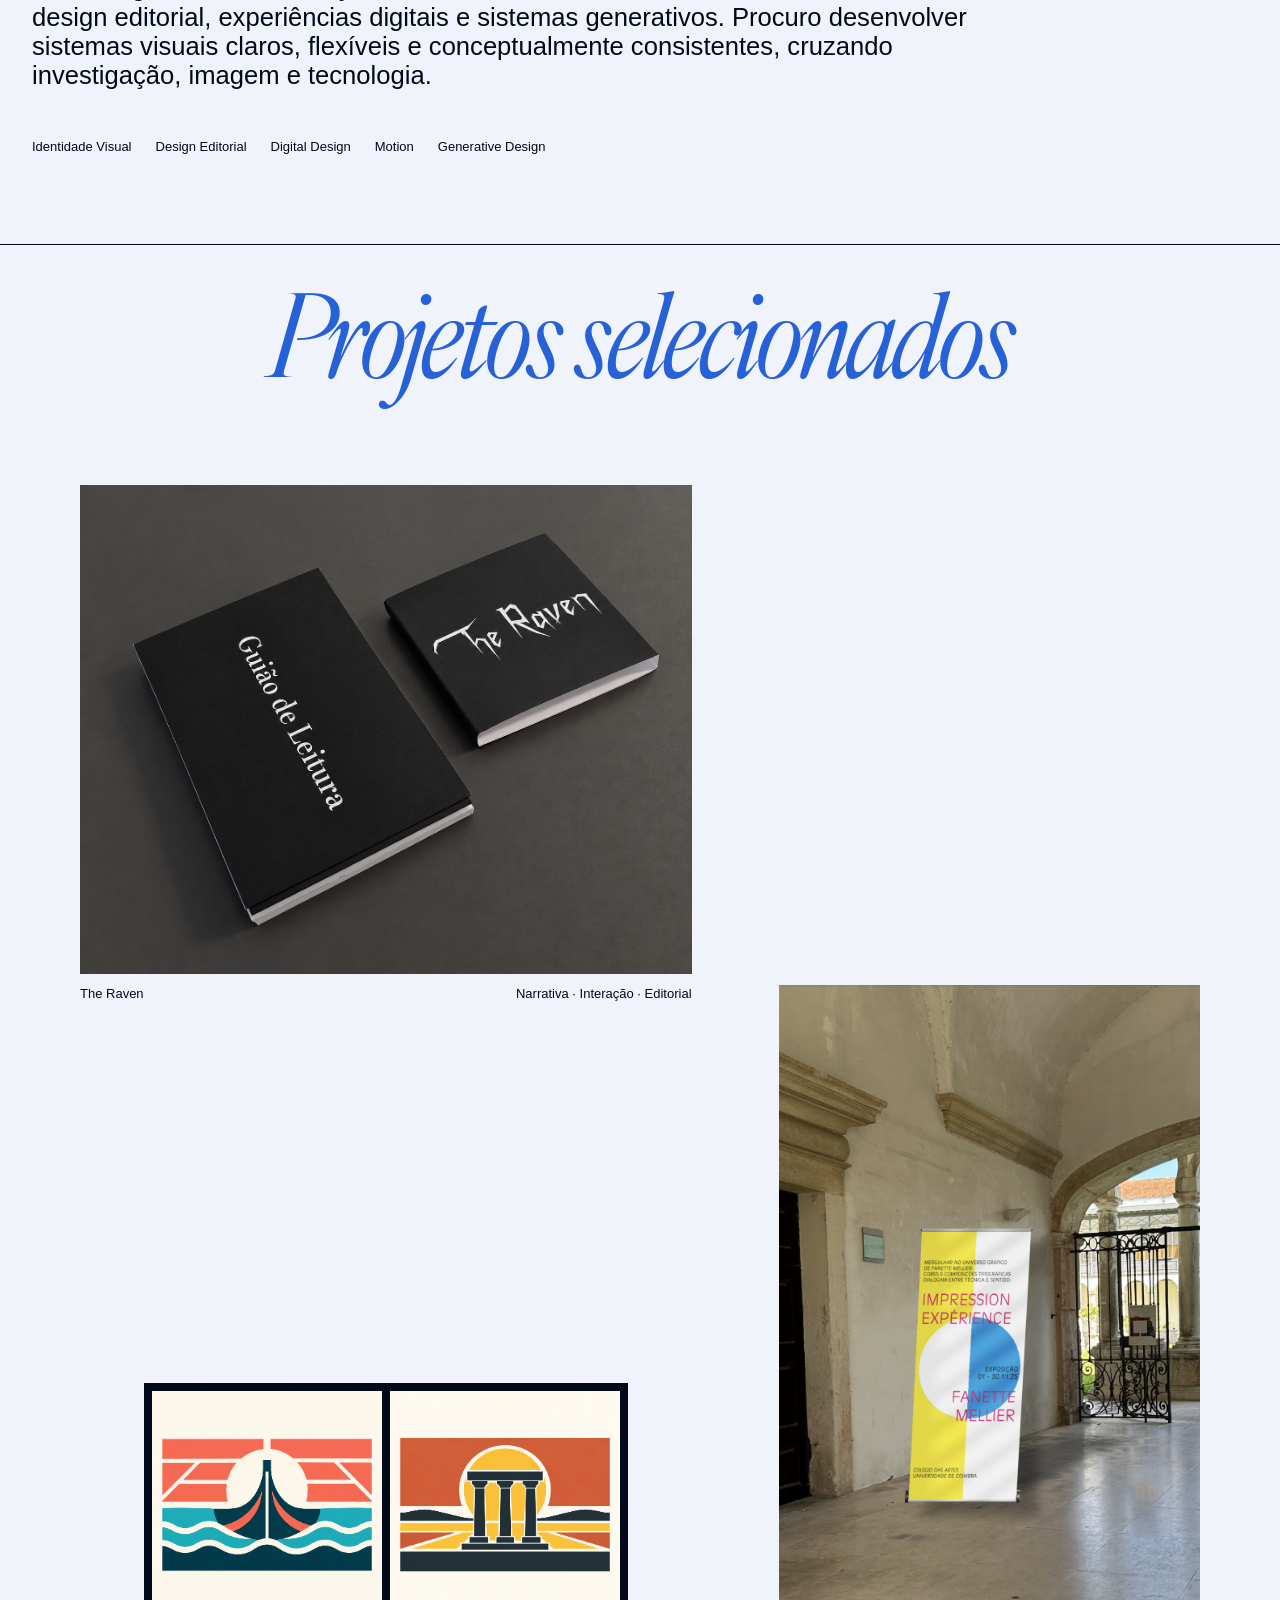
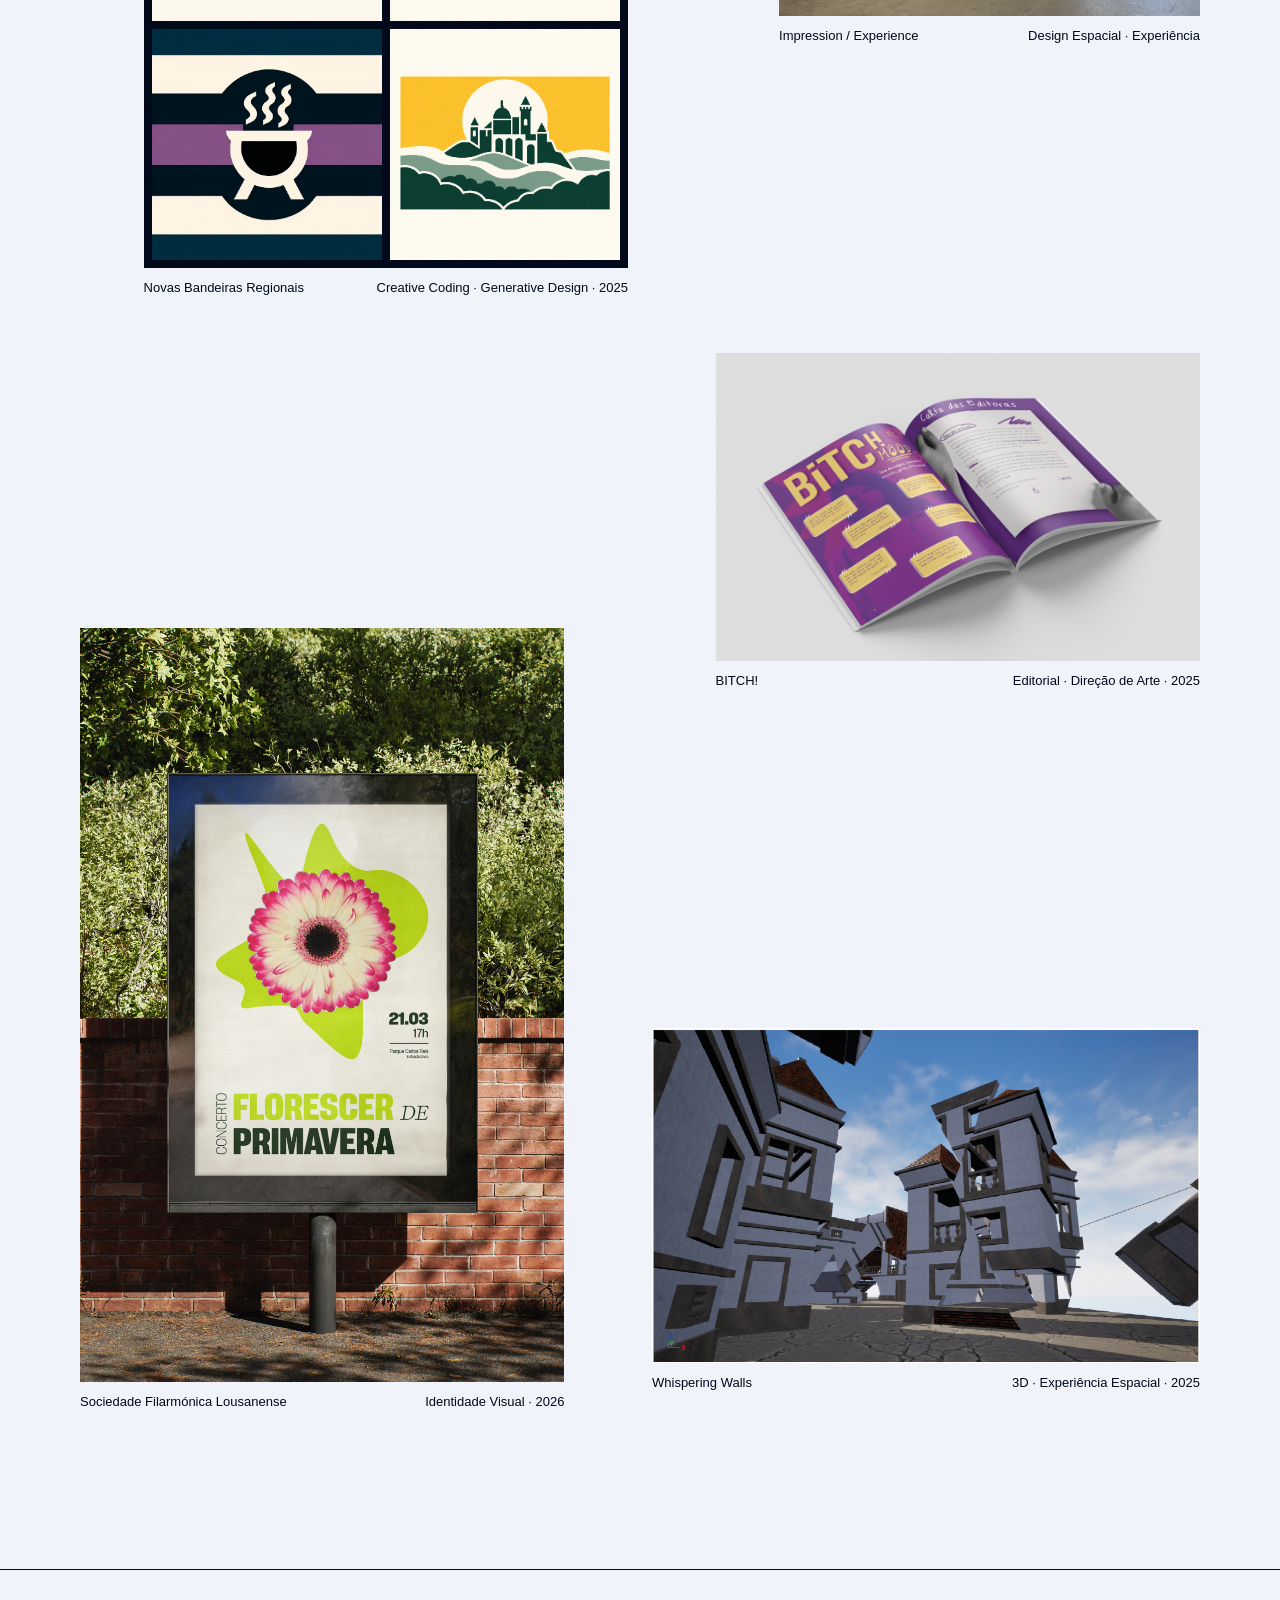
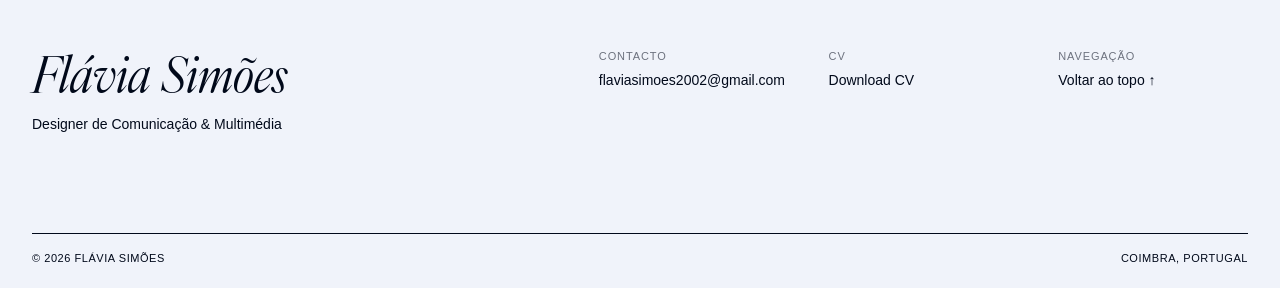
==== commit c61ba59c: "mobile homepage finalizada" ====
--- a/index.html
+++ b/index.html
@@ -14,20 +14,29 @@
       rel="stylesheet"
     />
 
-    <link rel="stylesheet" href="css/style.css" />
+    <link rel="stylesheet" href="css/style.css?v=2" />
   </head>
 
   <body id="top">
     <!-- HEADER -->
     <header class="site-header">
-      <a href="index.html" class="site-name"> Flávia Simões </a>
-
-      <nav class="site-nav">
-        <a href="#projetos">PROJETOS</a>
-        <a href="#sobre">SOBRE</a>
-        <a href="#contactos">CONTACTOS</a>
-      </nav>
-    </header>
+
+    <a href="index.html" class="site-name">
+        Flávia Simões
+    </a>
+
+    <button class="menu-toggle" aria-label="Abrir menu">
+        <span></span>
+        <span></span>
+    </button>
+
+    <nav class="site-nav">
+        <a href="#projetos">Projetos</a>
+        <a href="#sobre">Sobre</a>
+        <a href="#contactos">Contactos</a>
+    </nav>
+
+</header>
 
     <main>
       <!-- HERO -->
--- a/css/style.css
+++ b/css/style.css
@@ -262,7 +262,6 @@
 
     align-items: start;
 }
-
 
 .work-item {
     position: relative;
@@ -325,8 +324,6 @@
     object-position: 50% 0%;
 }*/
 
-
-
 /* PROJECT INFO */
 
 .work-info {
@@ -476,34 +473,180 @@
 
 /* MOBILE */
 
+.menu-toggle {
+    display: none;
+
+    border: 0;
+    background: none;
+    cursor: pointer;
+}
+
 @media (max-width: 768px) {
     :root {
         --page-padding: 18px;
     }
 
+    /* HEADER */
+
+    .site-header {
+        position: relative;
+        z-index: 100;
+
+        padding: 20px var(--page-padding);
+    }
+
+    .menu-toggle {
+        display: flex;
+        flex-direction: column;
+        gap: 6px;
+
+        position: relative;
+        z-index: 102;
+
+        border: 0;
+        background: none;
+        cursor: pointer;
+    }
+
+    .menu-toggle span {
+        display: block;
+
+        width: 26px;
+        height: 1px;
+
+        background: var(--dark);
+
+        transition:
+            transform 0.3s ease,
+            opacity 0.3s ease;
+    }
+
     .site-nav {
-        gap: 14px;
-    }
+        position: fixed;
+        inset: 0;
+
+        display: flex;
+        flex-direction: column;
+        justify-content: center;
+        align-items: center;
+
+        gap: 32px;
+
+        background: var(--background);
+
+        font-family: "IvyOra", serif;
+        font-size: clamp(3rem, 12vw, 5rem);
+
+        opacity: 0;
+        visibility: hidden;
+
+        transition:
+            opacity 0.3s ease,
+            visibility 0.3s ease;
+
+        z-index: 101;
+    }
+
+    .site-nav.open {
+        opacity: 1;
+        visibility: visible;
+    }
+
+    .menu-toggle.open span:first-child {
+        transform: translateY(3.5px) rotate(45deg);
+    }
+
+    .menu-toggle.open span:last-child {
+        transform: translateY(-3.5px) rotate(-45deg);
+    }
+
+    /* HERO */
 
     .hero {
         min-height: 75vh;
     }
 
+    .hero-quote {
+        line-height: 1.2;
+    }
+
+    /* FEATURED */
+
     .featured {
+        display: grid;
+        grid-template-columns: repeat(6, 1fr);
+
+        gap: 14px;
+
+        padding: 40px var(--page-padding);
+    }
+
+    .featured-project:first-child {
+        grid-column: 1 / span 5;
+    }
+
+    .featured-project:last-child {
+        grid-column: 2 / span 5;
+    }
+
+    .featured-project img {
+        aspect-ratio: 5 / 4;
+    }
+
+    /* ABOUT */
+    .about {
+        padding: 50px var(--page-padding);
+        gap: 20px;
+    }
+
+    .about-label {
+        font-size: clamp(3rem, 5vw, 6rem);
+    }
+
+    .about-text {
+        font-size: clamp(1.15rem, 4.5vw, 1.5rem);
+        line-height: 1.3;
+    }
+
+    /* SELECTED WORK TITLE */
+
+    .sticky-title {
+        position: sticky;
+
+
+        height: auto;
+
+        transform: translateY(-50%);
+
+        display: flex;
+        justify-content: center;
+        align-items: center;
+
+        z-index: 0;
+
+        padding: 0;
+
+        pointer-events: none;
+    }
+
+    .sticky-title h2 {
+        font-size: clamp(4rem, 18vw, 7rem);
+        line-height: 1.1;
+
+        white-space: normal;
+        text-align: center;
+    }
+
+    /* PROJECT GRID */
+
+    .work-grid {
+        position: relative;
+        z-index: 1;
+
+        margin-top: 55vh;
+
         grid-template-columns: 1fr;
-
-        gap: 60px;
-    }
-
-    .about {
-        grid-template-columns: 1fr;
-
-        gap: 40px;
-    }
-
-    .work-grid {
-        grid-template-columns: 1fr;
-        gap: 80px;
+        gap: 100px;
     }
 
     .work-sfl,
@@ -518,6 +661,91 @@
 
     .work-info {
         flex-direction: column;
-        gap: 4px;
-    }
-}
+        gap: 10px;
+    }
+
+    .work-info h3 {
+        font-size: 15px;
+    }
+
+    .work-info span {
+        font-size: 12px;
+        opacity: 0.65;
+    }
+
+    /* DIVIDER */
+
+    .divider {
+        width: 100vw;
+        height: 1px;
+
+        position: relative;
+        left: 50%;
+
+        margin-left: -50vw;
+
+        background: var(--dark);
+    }
+
+    /* FOOTER */
+
+    .site-footer {
+        padding: 70px var(--page-padding) 24px;
+
+        border-top: 1px solid var(--dark);
+    }
+
+    .footer-main {
+        display: flex;
+        flex-direction: column;
+
+        gap: 60px;
+
+        padding: 0 0 80px;
+    }
+
+    .footer-name {
+        font-size: clamp(3.5rem, 16vw, 5.5rem);
+        line-height: 0.82;
+    }
+
+    .footer-role {
+        margin-top: 20px;
+
+        max-width: 190px;
+
+        font-size: 16px;
+        line-height: 1.25;
+    }
+
+    .footer-links {
+        display: flex;
+        flex-direction: column;
+
+        gap: 32px;
+    }
+
+    .footer-group {
+        gap: 8px;
+    }
+
+    .footer-group span {
+        font-size: 11px;
+    }
+
+    .footer-group a {
+        font-size: 16px;
+    }
+
+    .footer-bottom {
+        display: flex;
+        flex-direction: row;
+        justify-content: space-between;
+
+        gap: 20px;
+
+        padding-top: 18px;
+
+        font-size: 10px;
+    }
+}
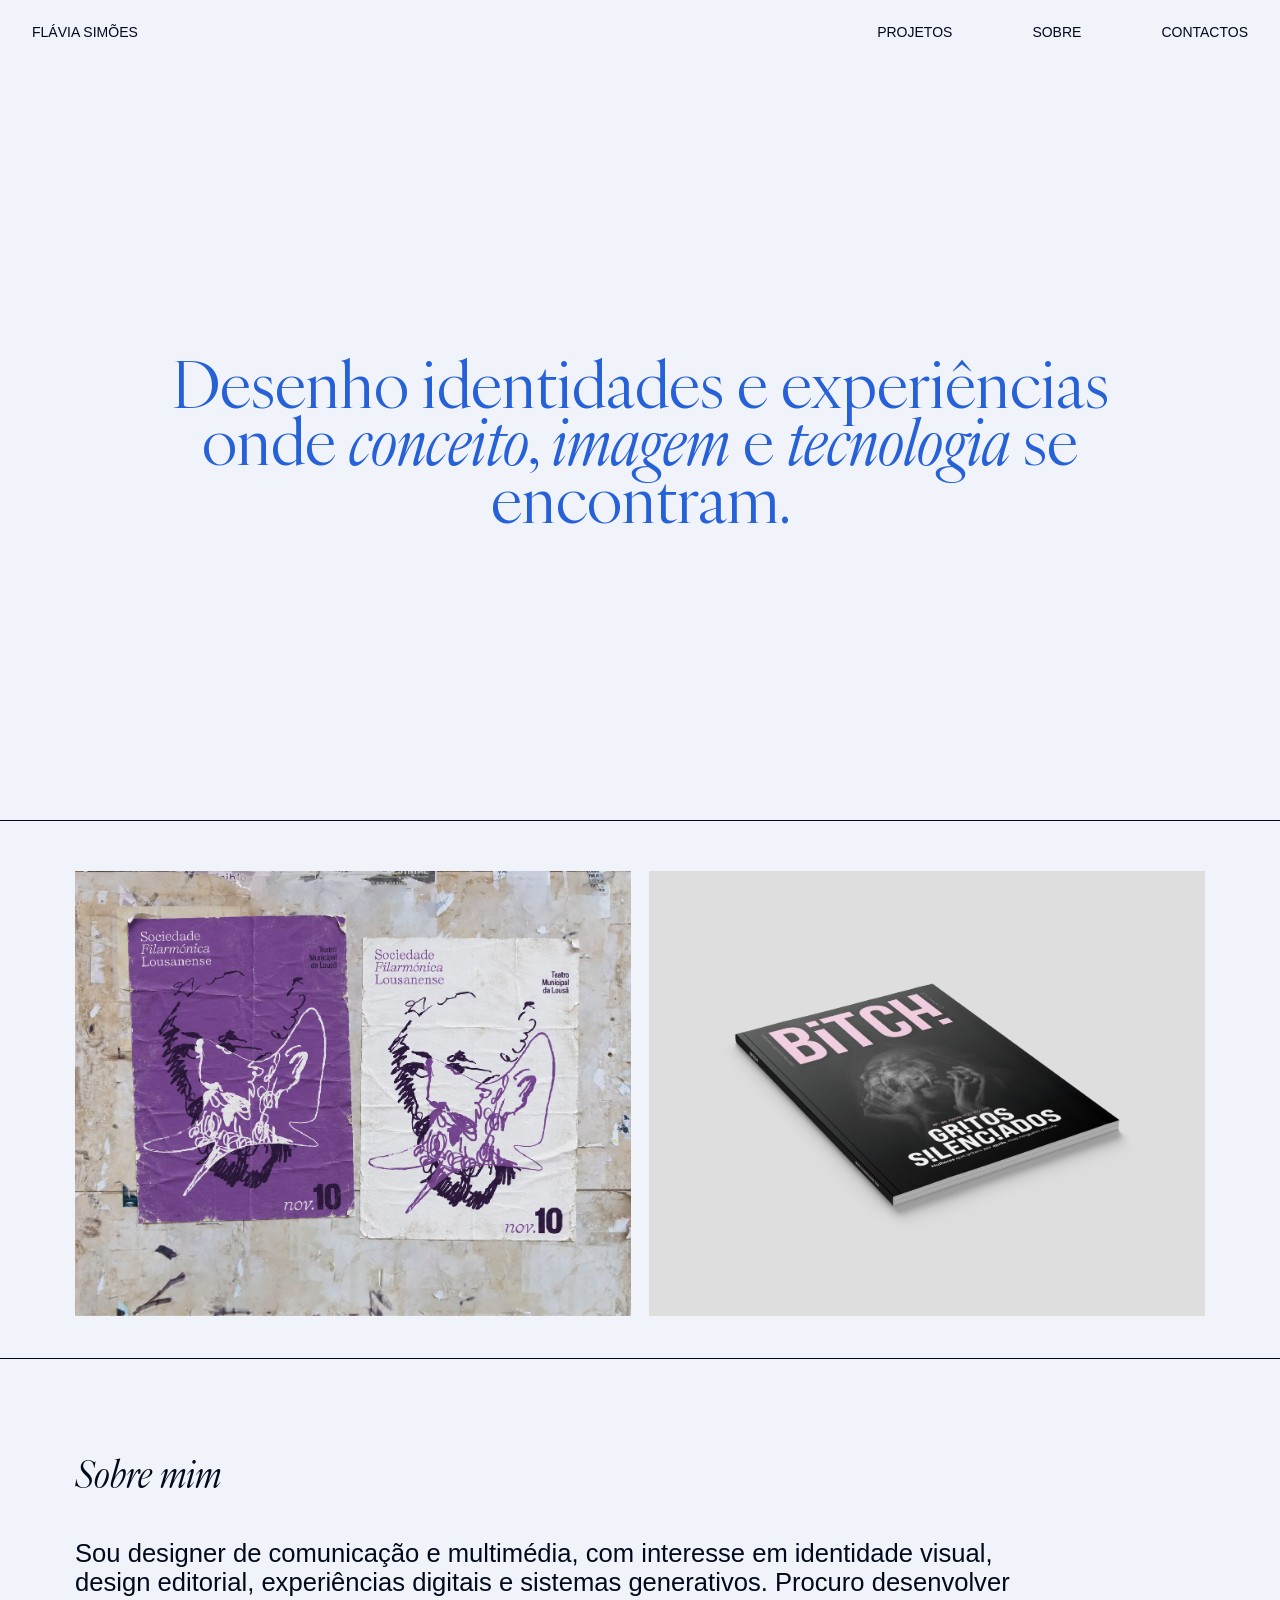
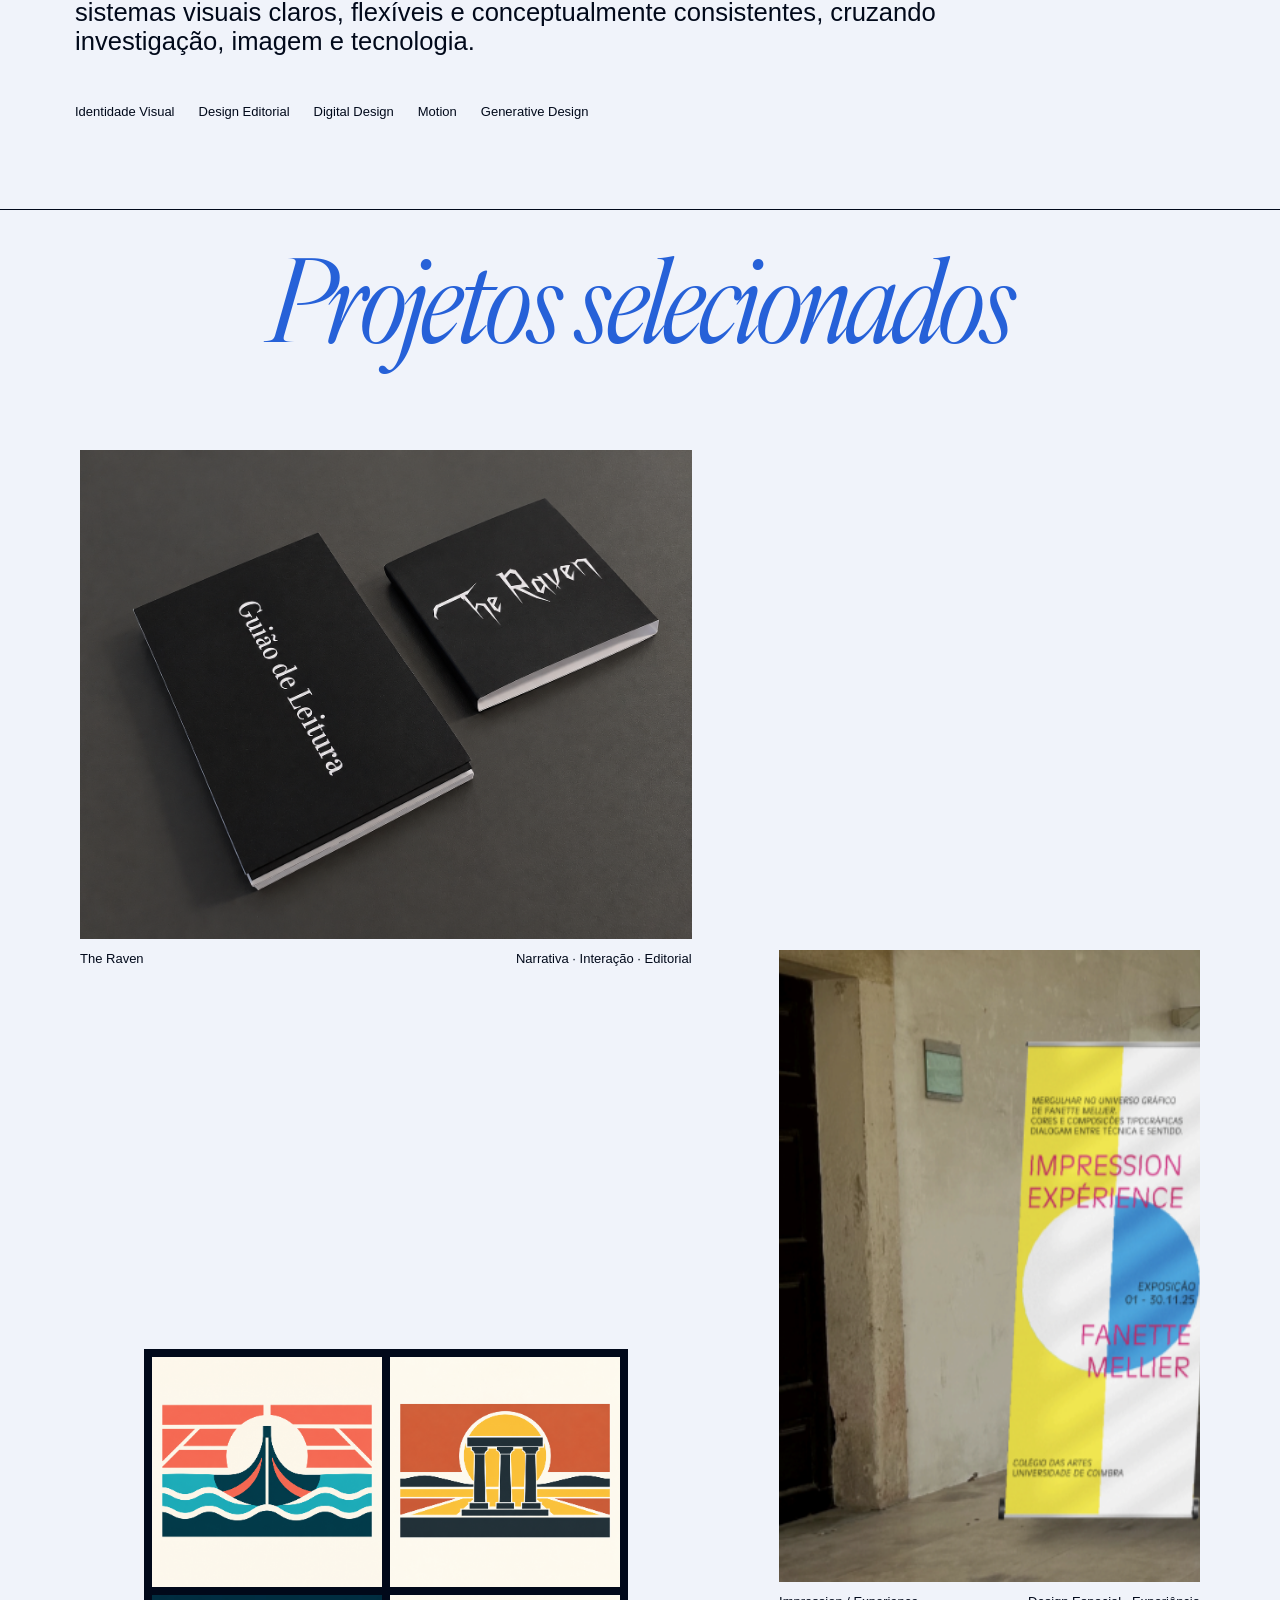
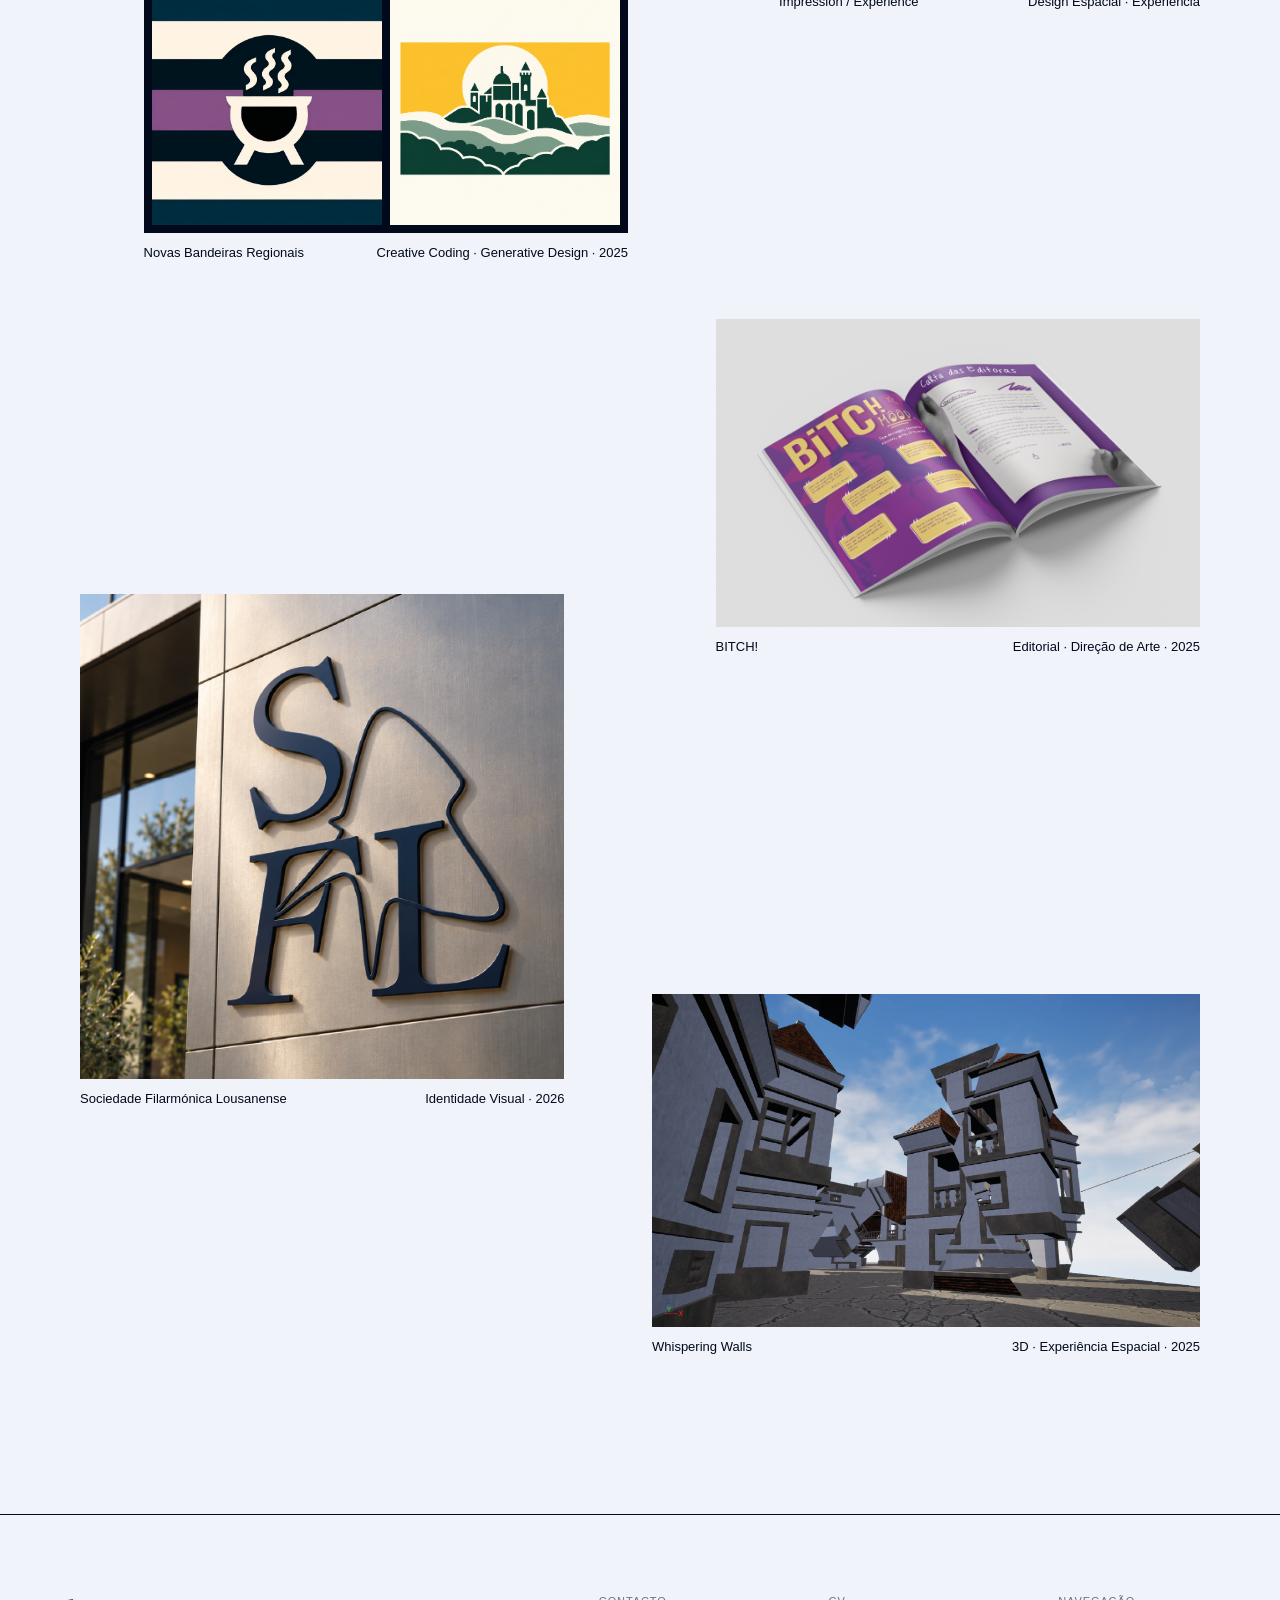
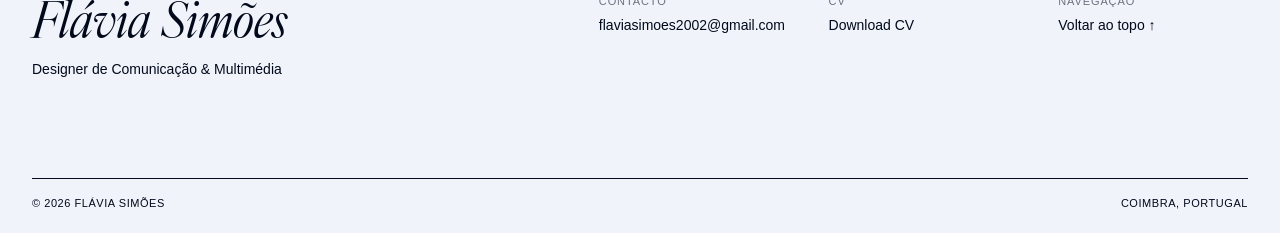
==== commit 84e3348c: "semi final falta arranjar a pag das flags, img home impexp (+qualidade), corrigir as datas dos proje" ====
--- a/index.html
+++ b/index.html
@@ -20,23 +20,19 @@
   <body id="top">
     <!-- HEADER -->
     <header class="site-header">
-
-    <a href="index.html" class="site-name">
-        Flávia Simões
-    </a>
-
-    <button class="menu-toggle" aria-label="Abrir menu">
+      <a href="index.html" class="site-name"> Flávia Simões </a>
+
+      <button class="menu-toggle" aria-label="Abrir menu">
         <span></span>
         <span></span>
-    </button>
-
-    <nav class="site-nav">
-        <a href="#projetos">Projetos</a>
-        <a href="#sobre">Sobre</a>
-        <a href="#contactos">Contactos</a>
-    </nav>
-
-</header>
+      </button>
+
+      <nav class="site-nav">
+        <a href="#projetos">PROJETOS</a>
+        <a href="#sobre">SOBRE</a>
+        <a href="#contactos">CONTACTOS</a>
+      </nav>
+    </header>
 
     <main>
       <!-- HERO -->
@@ -51,22 +47,20 @@
       <div class="divider"></div>
 
       <!-- FEATURED -->
-      <section class="featured" id="projetos">
+      <section class="featured">
         <article class="featured-project">
           <img
-            src="assets/images/sfl/sfl6.png"
+            src="assets/images/sfl/sfl (5).png"
             alt="Sociedade Filarmónica Lousanense"
           />
 
-          <div class="project-meta">
-          </div>
+          <div class="project-meta"></div>
         </article>
 
         <article class="featured-project">
           <img src="assets/images/bitch/bitch1.png" alt="Projeto BITCH!" />
 
-          <div class="project-meta">
-          </div>
+          <div class="project-meta"></div>
         </article>
       </section>
 
@@ -80,10 +74,9 @@
           <p class="about-text">
             Sou designer de comunicação e multimédia, com interesse em
             identidade visual, design editorial, experiências digitais e
-            sistemas generativos.
-            Procuro desenvolver sistemas visuais claros, flexíveis
-            e conceptualmente consistentes, cruzando investigação, imagem 
-            e tecnologia.
+            sistemas generativos. Procuro desenvolver sistemas visuais claros,
+            flexíveis e conceptualmente consistentes, cruzando investigação,
+            imagem e tecnologia.
           </p>
 
           <div class="skills">
@@ -107,7 +100,7 @@
 
         <div class="work-grid">
           <!-- THE RAVEN -->
-          <a href="#" class="work-item work-raven reveal">
+          <a href="projects/raven.html" class="work-item work-raven reveal">
             <img src="assets/images/raven/raven2.png" alt="The Raven" />
 
             <div class="work-info">
@@ -117,7 +110,10 @@
           </a>
 
           <!-- IMPRESSION / EXPERIENCE -->
-          <a href="#" class="work-item work-impression reveal">
+          <a
+            href="projects/impression-experience.html"
+            class="work-item work-impression reveal"
+          >
             <img
               src="assets/images/impression-experience/ImpExp4.png"
               alt="Impression Experience"
@@ -130,7 +126,7 @@
           </a>
 
           <!-- BANDEIRAS -->
-          <a href="#" class="work-item work-flags reveal">
+          <a href="projects/flags.html" class="work-item work-flags reveal">
             <div class="flags-preview">
               <img src="assets/images/flags/flags_Aveiro.png" alt="" />
               <img src="assets/images/flags/flags_Évora.png" alt="" />
@@ -145,7 +141,7 @@
           </a>
 
           <!-- BITCH -->
-          <a href="#" class="work-item work-bitch reveal">
+          <a href="projects/bitch.html" class="work-item work-bitch reveal">
             <img src="assets/images/bitch/bitch5.png" alt="BITCH!" />
 
             <div class="work-info">
@@ -157,7 +153,7 @@
           <!-- SFL -->
           <a href="projects/sfl.html" class="work-item work-sfl reveal">
             <img
-              src="assets/images/sfl/sfl3_1.png"
+              src="assets/images/sfl/sfl (3).png"
               alt="Sociedade Filarmónica Lousanense"
             />
 
@@ -168,7 +164,7 @@
           </a>
 
           <!-- WHISPERING WALLS -->
-          <a href="#" class="work-item work-whispering reveal">
+          <a href="projects/whispering-wall.html" class="work-item work-whispering reveal">
             <img
               src="assets/images/whispering-walls/ww (12).png"
               alt="Whispering Walls"
@@ -185,52 +181,42 @@
 
     <!-- FOOTER -->
     <footer class="site-footer">
-
-    <div class="footer-main">
-
+      <div class="footer-main">
         <div class="footer-intro">
-            <p class="footer-name"><em>Flávia Simões</em></p>
-            <p class="footer-role">
-                Designer de Comunicação & Multimédia
-            </p>
+          <p class="footer-name"><em>Flávia Simões</em></p>
+          <p class="footer-role">Designer de Comunicação & Multimédia</p>
         </div>
 
         <div class="footer-links">
-
-            <div class="footer-group">
-                <span>Contacto</span>
-
-                <a href="mailto:teuemail@email.com">
-                    flaviasimoes2002@gmail.com
-                </a>
-            </div>
-
-            <div class="footer-group">
-                <span>CV</span>
-
-                <a href="assets/cv/flavia-simoes-cv.pdf" target="_blank">
-                    Download CV
-                </a>
-            </div>
-
-            <div class="footer-group">
-                <span>Navegação</span>
-
-                <a href="#top">
-                    Voltar ao topo ↑
-                </a>
-            </div>
-
-        </div>
-
-    </div>
-
-    <div class="footer-bottom">
+          <div class="footer-group">
+            <span>Contacto</span>
+
+            <a href="mailto:flaviasimoes2002@gmail.com">
+              flaviasimoes2002@gmail.com
+            </a>
+          </div>
+
+          <div class="footer-group">
+            <span>CV</span>
+
+            <a href="assets/cv/flavia-simoes-cv.pdf" target="_blank">
+              Download CV
+            </a>
+          </div>
+
+          <div class="footer-group">
+            <span>Navegação</span>
+
+            <a href="#top"> Voltar ao topo ↑ </a>
+          </div>
+        </div>
+      </div>
+
+      <div class="footer-bottom">
         <span>© 2026 Flávia Simões</span>
         <span>Coimbra, Portugal</span>
-    </div>
-
-</footer>
+      </div>
+    </footer>
 
     <script src="js/main.js"></script>
   </body>
--- a/css/style.css
+++ b/css/style.css
@@ -18,6 +18,7 @@
     --dark: #01091a;
 
     --page-padding: 32px;
+    --content-padding: 75px;
 }
 
 /* RESET */
@@ -53,6 +54,10 @@
 /* HEADER */
 
 .site-header {
+    position: sticky;
+    top: 0;
+    z-index: 1000;
+
     display: flex;
     justify-content: space-between;
     align-items: center;
@@ -142,7 +147,7 @@
 
     gap: 18px;
 
-    padding: 50px var(--page-padding) 30px;
+    padding: 50px var(--content-padding) 30px;
 }
 
 .featured-project img {
@@ -174,7 +179,7 @@
 
     gap: 40px;
 
-    padding: 90px var(--page-padding);
+    padding: 90px var(--content-padding);
 }
 
 .about-label {
@@ -308,7 +313,7 @@
 }
 
 .work-sfl img {
-    aspect-ratio: 9 / 14;
+    aspect-ratio: 1 / 1;
     object-fit: cover;
     object-position: 50% 0;
 }
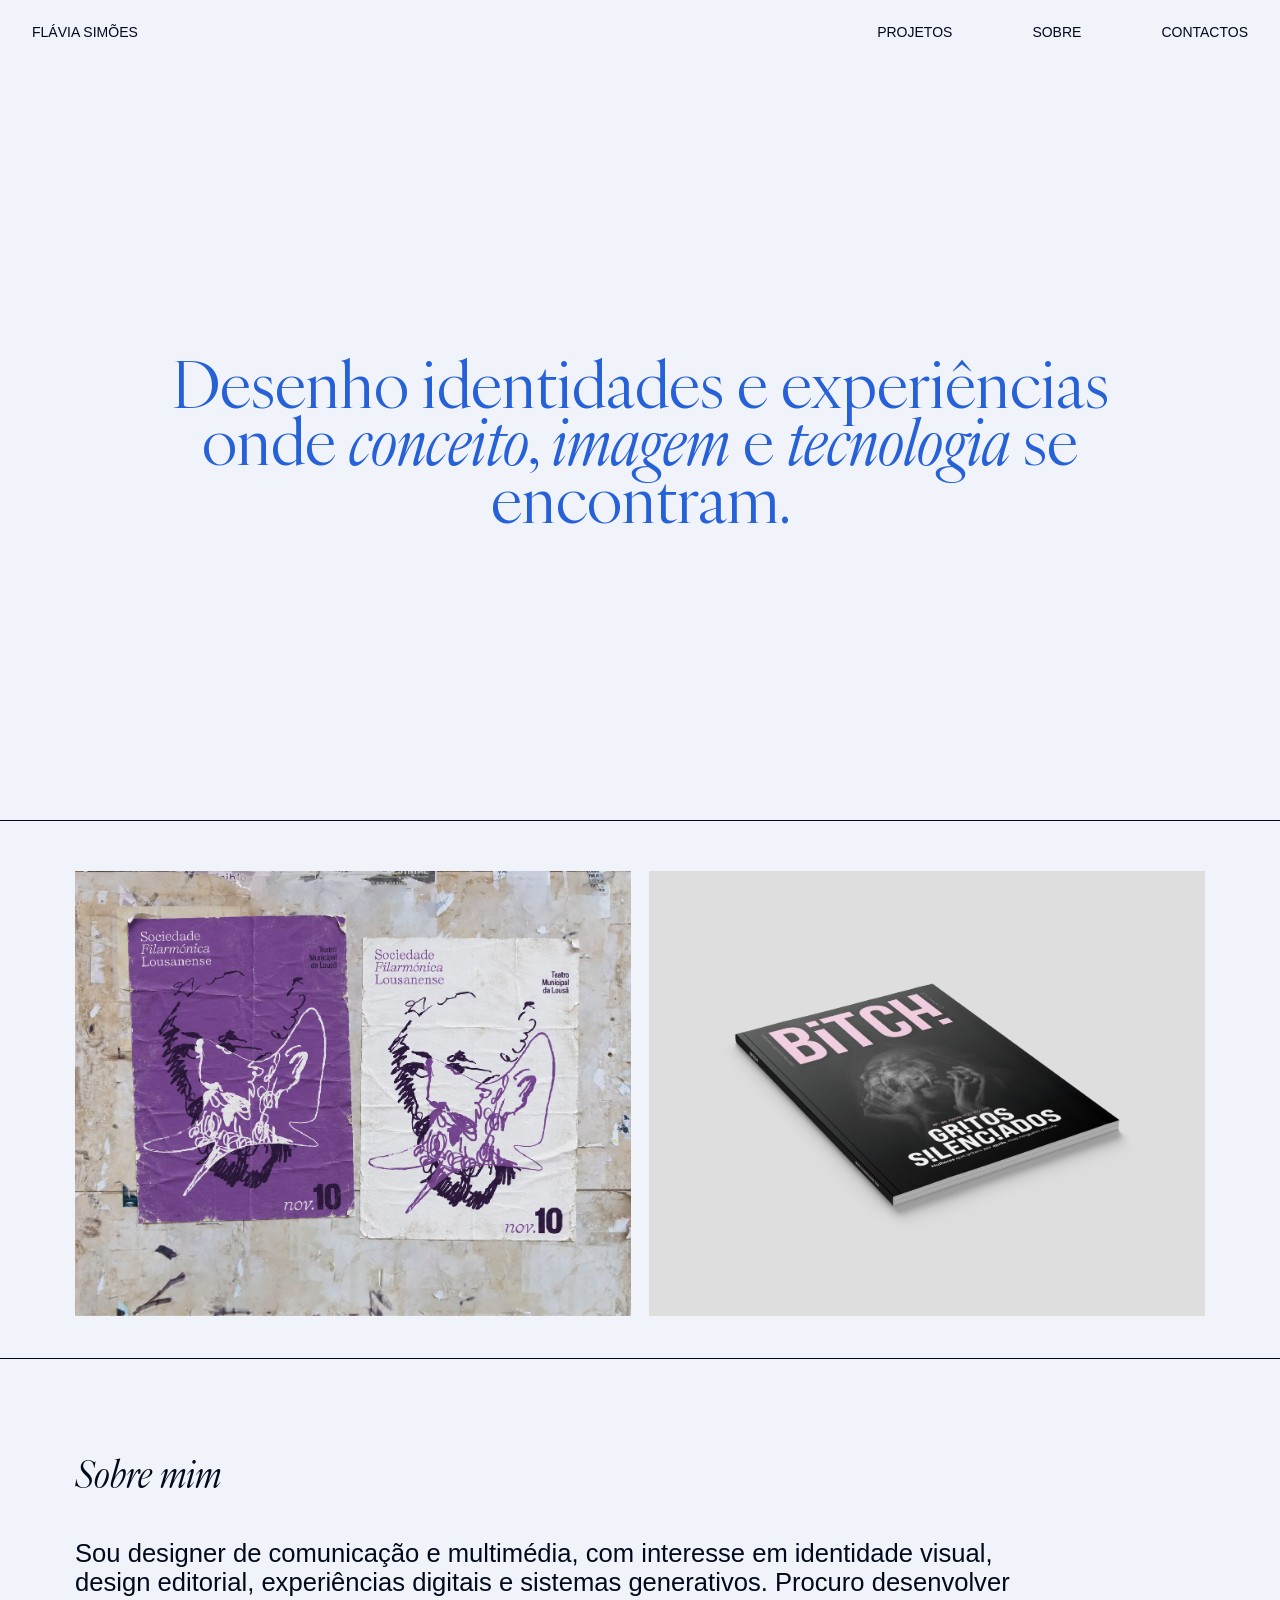
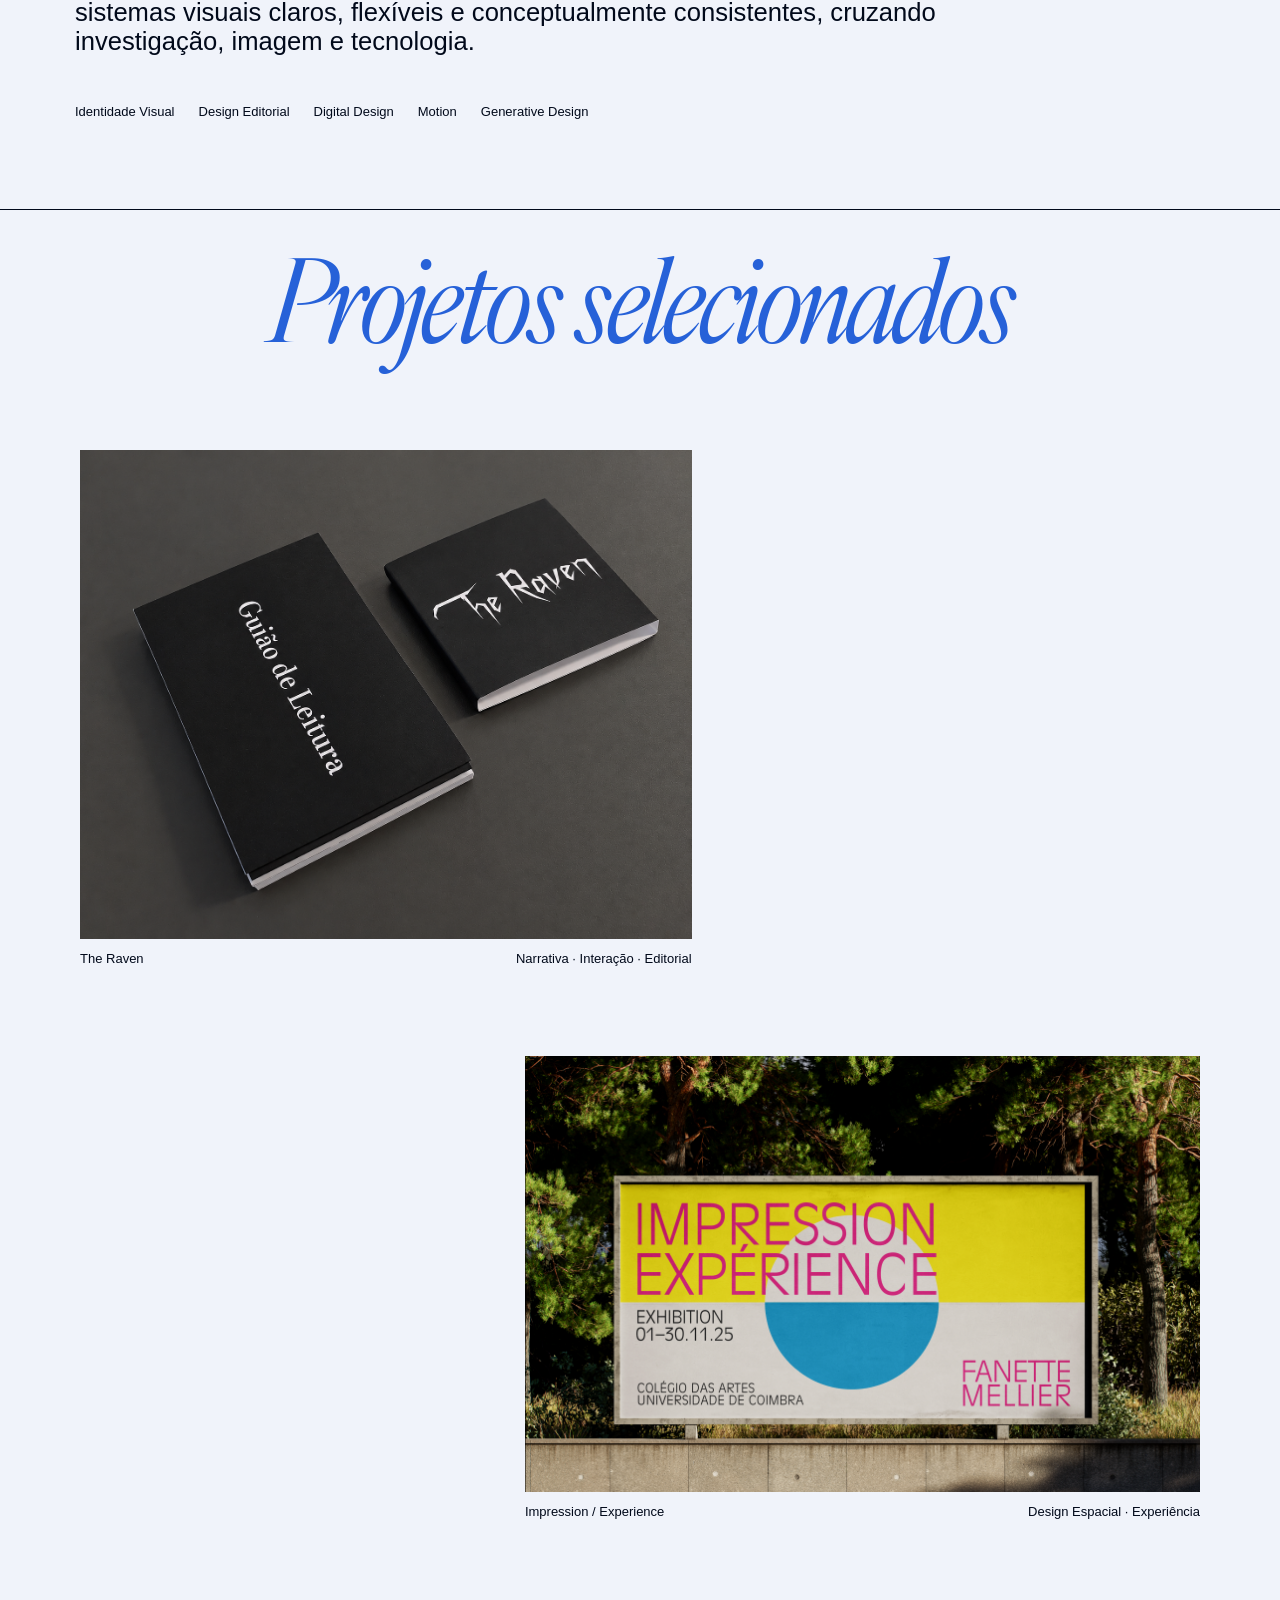
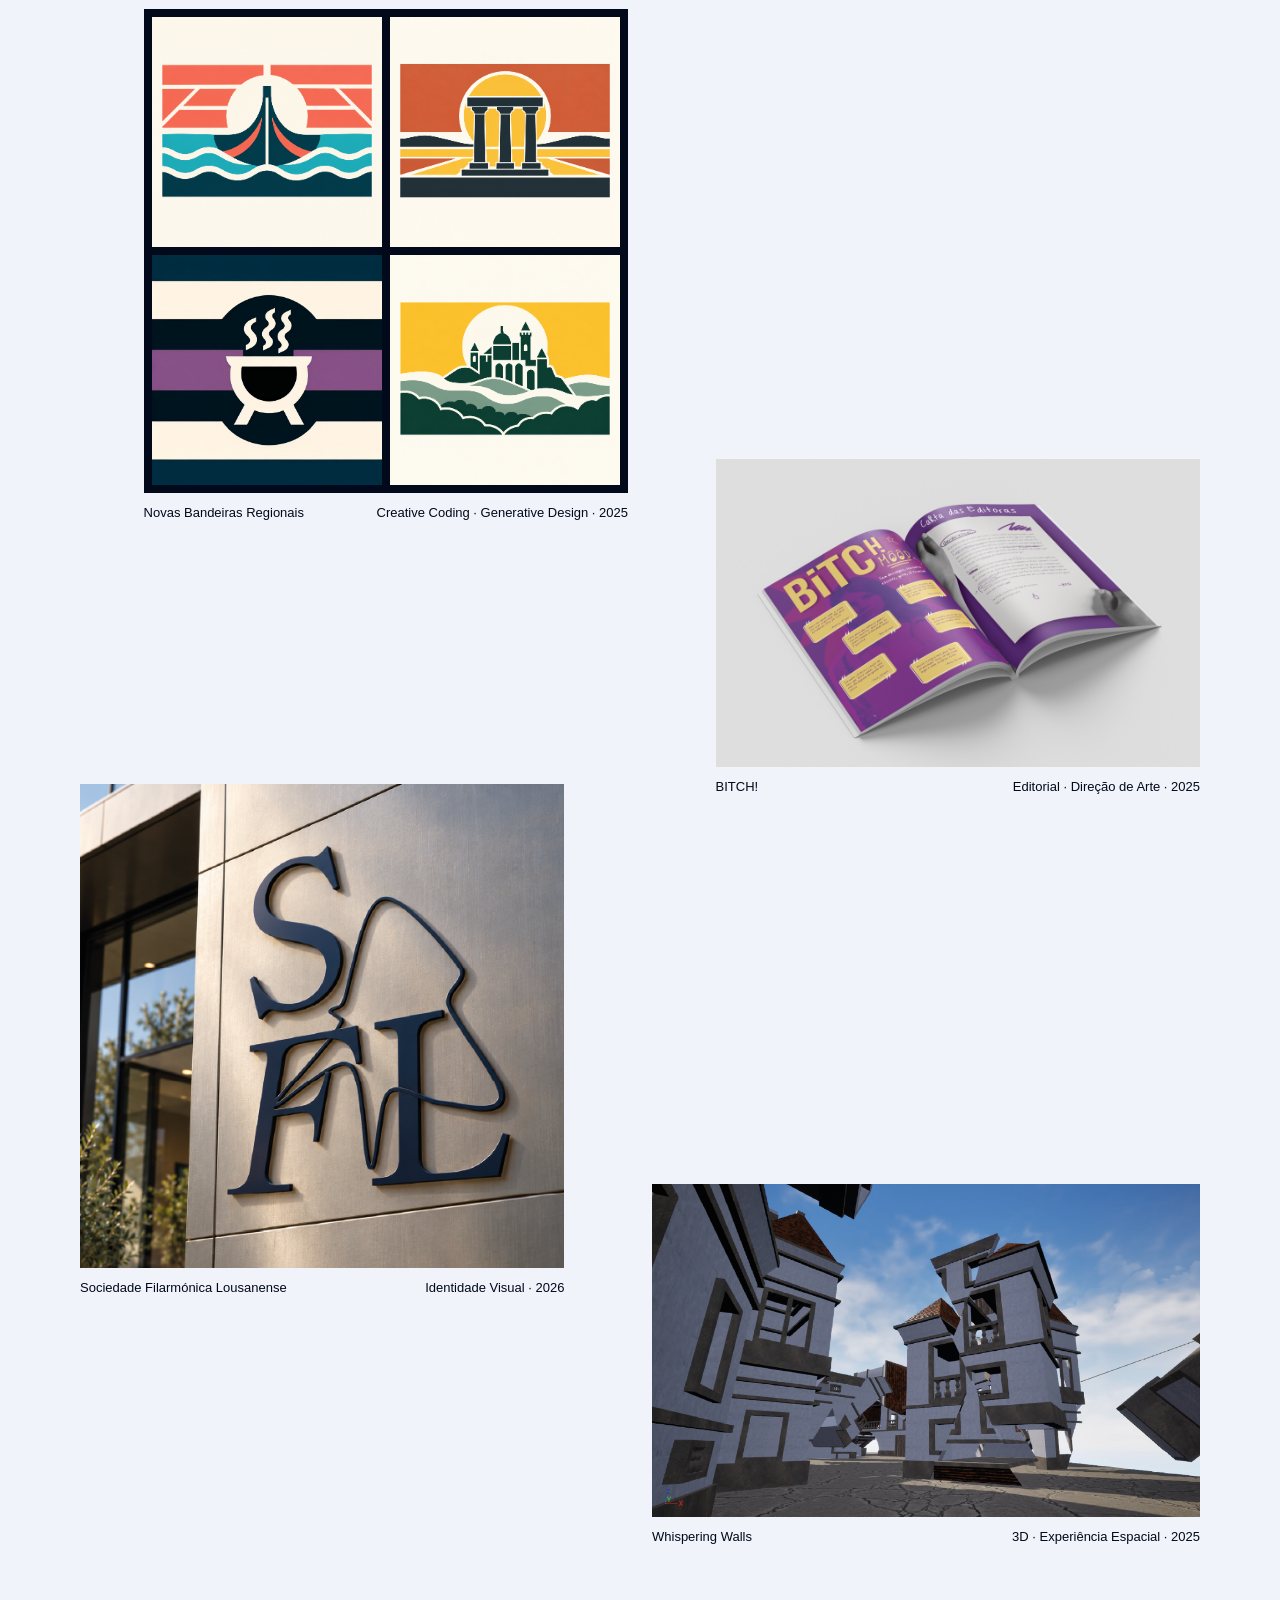
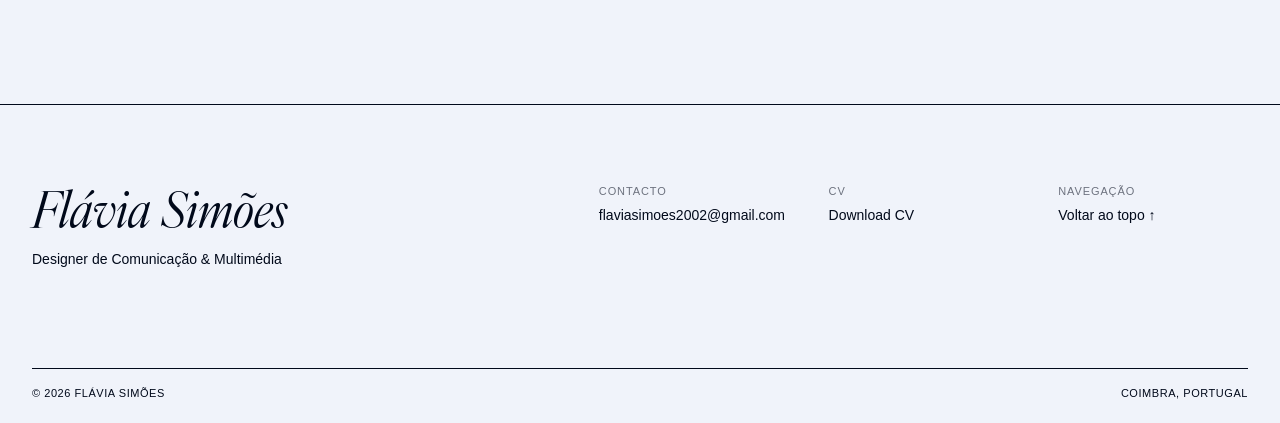
==== commit 3981567d: "finalizado" ====
--- a/index.html
+++ b/index.html
@@ -115,7 +115,7 @@
             class="work-item work-impression reveal"
           >
             <img
-              src="assets/images/impression-experience/ImpExp4.png"
+              src="assets/images/impression-experience/ImpExp6.png"
               alt="Impression Experience"
             />
 
--- a/css/style.css
+++ b/css/style.css
@@ -287,29 +287,33 @@
 }
 
 .work-impression {
-    grid-column: 12 / span 7;
-    margin-top: 500px;
+    grid-column: 8 / span 11;
+    margin-top: -50px;
 }
 
 .work-impression img {
-    aspect-ratio: 2 / 3;
-    object-fit: cover;
-    object-position: 0% 0%;
+    width: 100%;
+    height: auto;
+
+    aspect-ratio: auto;
+
+    object-fit: contain;
+    object-position: center;
 }
 
 .work-flags {
     grid-column: 2 / span 8;
-    margin-top: -400px;
+    margin-top: -50px;
 }
 
 .work-bitch {
     grid-column: 11 / span 8;
-    margin-top: 170px;
+    margin-top: 400px;
 }
 
 .work-sfl {
     grid-column: 1 / span 8;
-    margin-top: -200px;
+    margin-top: -150px;
 }
 
 .work-sfl img {
@@ -320,7 +324,7 @@
 
 .work-whispering {
     grid-column: 10 / span 9;
-    margin-top: 200px;
+    margin-top: 250px;
 }
 
 /*.work-whispering img {
